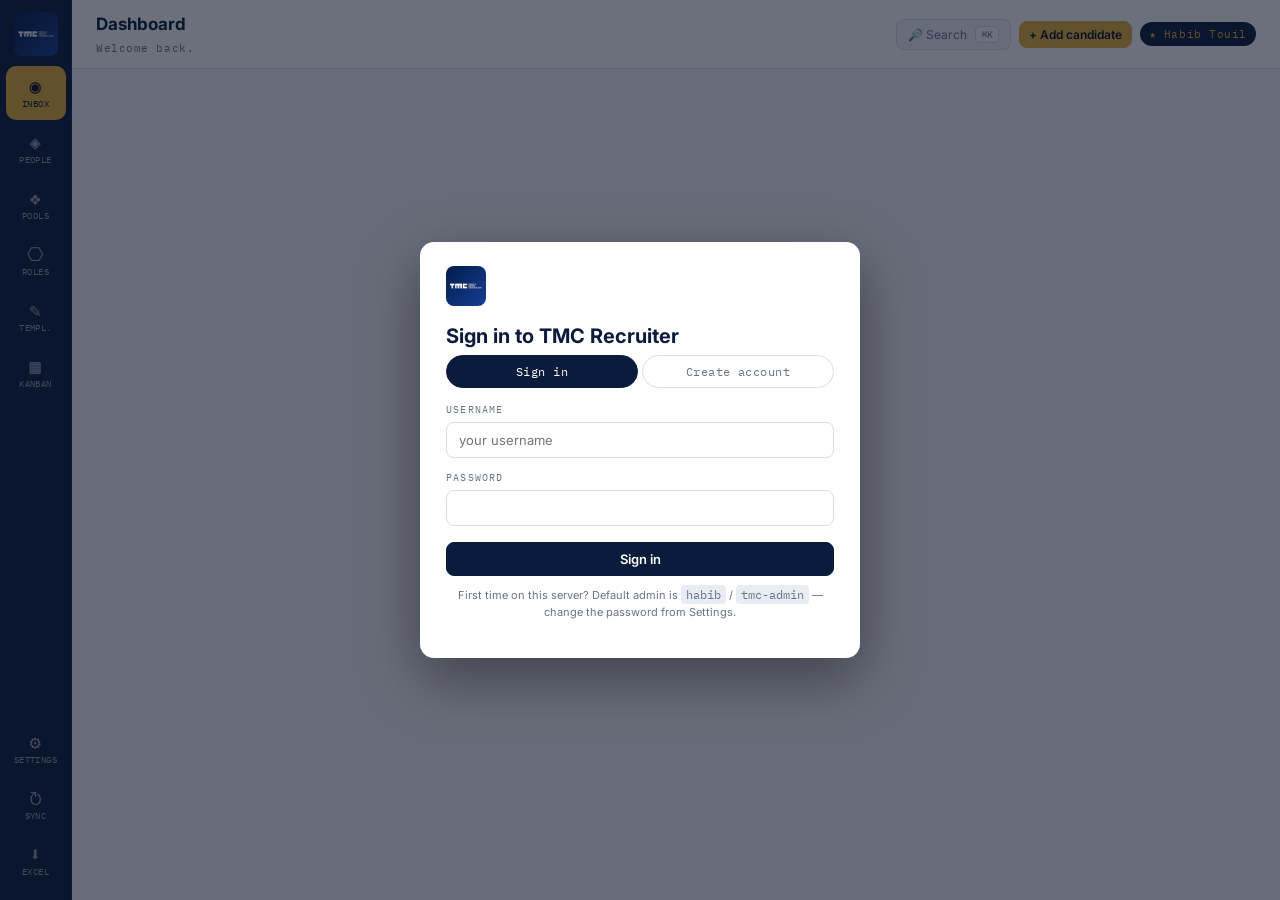
==== backend/static/index.html @ 1c049e6f "Initial commit: TMC Recruiter CRM FastAPI backend + Chrome extension + single-file dashboard.  Featu" ====
<!DOCTYPE html>
<html lang="en">
<head>
<meta charset="UTF-8">
<meta name="viewport" content="width=device-width, initial-scale=1.0">
<title>TMC · Recruiter Workspace — Habib Touil</title>
<link rel="icon" href="/tmc_logo.jpg">
<link rel="preconnect" href="https://fonts.googleapis.com">
<link rel="preconnect" href="https://fonts.gstatic.com" crossorigin>
<link href="https://fonts.googleapis.com/css2?family=Inter:wght@400;500;600;700;800&family=IBM+Plex+Mono:wght@400;500&display=swap" rel="stylesheet">
<style>
  :root {
    --tmc-navy: #0a1b3c; --tmc-navy-2: #122a55; --tmc-navy-3: #1a3a6b;
    --tmc-ink: #0a1226; --tmc-paper: #f5f6fa; --tmc-paper-2: #eaecf3;
    --tmc-paper-3: #dde1ec; --tmc-gold: #e4b53a; --tmc-gold-soft: #f6e3a6;
    --tmc-accent: #2563eb; --tmc-accent-soft: #dbeafe; --tmc-white: #ffffff;
    --mute: #6b7289; --mute-2: #9aa0b4; --line: #d9dde8;
    --ok: #0f7b3e; --ok-soft: #d1fae5;
    --warn: #b55a00; --warn-soft: #fef3c7;
    --bad: #a11d1d; --bad-soft: #fee2e2;
  }
  * { box-sizing: border-box; }
  body { margin: 0; font-family: 'Inter', -apple-system, sans-serif; background: var(--tmc-paper); color: var(--tmc-ink); font-size: 14px; line-height: 1.5; }
  a { color: var(--tmc-accent); text-decoration: none; }
  a:hover { text-decoration: underline; }
  input, textarea, select, button { font-family: inherit; }
  code { font-family: 'IBM Plex Mono', monospace; font-size: 12px; background: var(--tmc-paper-2); padding: 2px 5px; border-radius: 4px; }

  .app { display: grid; grid-template-columns: 72px minmax(0, 1fr); min-height: 100vh; }
  @media (max-width: 900px) { .app { grid-template-columns: 56px minmax(0, 1fr); } }

  /* ============ Left nav ============ */
  .nav { background: var(--tmc-navy); color: var(--tmc-paper); display: flex; flex-direction: column; align-items: center; padding: 12px 0; gap: 2px; border-right: 1px solid var(--tmc-navy-2); position: sticky; top: 0; height: 100vh; overflow-y: auto; overflow-x: hidden; }
  .nav::-webkit-scrollbar { width: 0; }
  .nav-logo { width: 44px; height: 44px; border-radius: 8px; object-fit: contain; margin-bottom: 8px; }
  .nav-item { width: 60px; min-height: 54px; display: flex; flex-direction: column; align-items: center; justify-content: center; border-radius: 10px; color: var(--mute-2); cursor: pointer; font-size: 9px; letter-spacing: 0.04em; gap: 3px; position: relative; text-transform: uppercase; font-family: 'IBM Plex Mono', monospace; border: none; background: transparent; padding: 4px 2px; text-align: center; line-height: 1.15; }
  .nav-item .nav-icon { font-size: 19px; line-height: 1; }
  .nav-item:hover { color: var(--tmc-white); background: var(--tmc-navy-2); }
  .nav-item.active { color: var(--tmc-ink); background: var(--tmc-gold); }
  .nav-item .nav-badge { position: absolute; top: 4px; right: 4px; background: var(--tmc-gold); color: var(--tmc-ink); font-size: 9px; font-weight: 700; border-radius: 8px; padding: 1px 5px; min-width: 16px; text-align: center; }
  .nav-item.active .nav-badge { background: var(--tmc-ink); color: var(--tmc-gold); }
  .nav-spacer { flex: 1; min-height: 12px; }
  @media (max-width: 900px) {
    .nav-logo { width: 36px; height: 36px; }
    .nav-item { width: 50px; min-height: 48px; font-size: 8px; }
    .nav-item .nav-icon { font-size: 17px; }
    .nav-item span:not(.nav-icon):not(.nav-badge) { display: none; }
  }

  /* ============ Main region ============ */
  .main { min-width: 0; display: flex; flex-direction: column; }
  .topbar { background: var(--tmc-white); border-bottom: 1px solid var(--line); padding: 12px 24px; display: flex; align-items: center; justify-content: space-between; position: sticky; top: 0; z-index: 50; gap: 16px; }
  .topbar h1 { font-size: 17px; font-weight: 700; margin: 0; color: var(--tmc-navy); }
  .topbar .sub { color: var(--mute); font-size: 11px; font-family: 'IBM Plex Mono', monospace; letter-spacing: 0.05em; margin-top: 2px; }
  .topbar-right { display: flex; align-items: center; gap: 8px; flex-wrap: wrap; justify-content: flex-end; }
  .search-trigger { display: flex; align-items: center; gap: 8px; background: var(--tmc-paper); border: 1px solid var(--line); padding: 6px 11px; border-radius: 8px; color: var(--mute); cursor: pointer; font-size: 12px; }
  .search-trigger kbd { font-family: 'IBM Plex Mono', monospace; background: var(--tmc-white); border: 1px solid var(--line); padding: 1px 5px; border-radius: 4px; font-size: 10px; }
  .owner-chip { background: var(--tmc-navy); color: var(--tmc-gold); padding: 4px 9px; border-radius: 999px; font-family: 'IBM Plex Mono', monospace; font-size: 11px; letter-spacing: 0.05em; white-space: nowrap; }
  @media (max-width: 700px) { .topbar { padding: 10px 14px; } .search-trigger span:not(kbd) { display: none; } }

  .view { padding: 20px 28px 48px 28px; max-width: 1400px; margin: 0 auto; width: 100%; }
  @media (max-width: 900px) { .view { padding: 14px 14px 40px 14px; } }

  /* ============ Buttons ============ */
  .btn { display: inline-flex; align-items: center; justify-content: center; gap: 6px; padding: 8px 13px; background: var(--tmc-white); color: var(--tmc-ink); border: 1px solid var(--line); border-radius: 8px; font-size: 13px; font-weight: 600; cursor: pointer; transition: all .12s; }
  .btn:hover { background: var(--tmc-paper-2); }
  .btn:disabled { opacity: .5; cursor: not-allowed; }
  .btn-primary { background: var(--tmc-navy); color: var(--tmc-white); border-color: var(--tmc-navy); }
  .btn-primary:hover { background: var(--tmc-navy-3); }
  .btn-gold { background: var(--tmc-gold); color: var(--tmc-ink); border-color: var(--tmc-gold); }
  .btn-gold:hover { background: var(--tmc-gold-soft); }
  .btn-ghost { background: transparent; border-color: var(--line); color: var(--tmc-ink); }
  .btn-ghost:hover { background: var(--tmc-paper-2); }
  .btn-danger { background: var(--bad-soft); color: var(--bad); border-color: var(--bad-soft); }
  .btn-sm { padding: 5px 9px; font-size: 12px; }

  /* ============ KPI / Cards ============ */
  .kpi-strip { display: grid; grid-template-columns: repeat(auto-fit, minmax(170px, 1fr)); gap: 12px; margin-bottom: 22px; }
  .kpi-strip.compact { margin-bottom: 14px; }
  .kpi-strip.compact .kpi { padding: 10px 12px; }
  .kpi-strip.compact .kpi-value { font-size: 20px; }

  /* ============ Inbox (home view) ============ */
  .inbox-wrap { display: grid; grid-template-columns: minmax(0, 2.3fr) minmax(220px, 1fr); gap: 14px; align-items: start; }
  @media (max-width: 960px) { .inbox-wrap { grid-template-columns: 1fr; } }
  .inbox-left { background: var(--tmc-white); border: 1px solid var(--line); border-radius: 12px; overflow: hidden; }
  .inbox-right { display: flex; flex-direction: column; gap: 14px; }
  .inbox-header { display: flex; justify-content: space-between; align-items: center; padding: 14px 16px; border-bottom: 1px solid var(--line); }
  .inbox-toolbar { display: flex; gap: 8px; padding: 10px 14px; border-bottom: 1px solid var(--line); align-items: center; flex-wrap: wrap; background: var(--tmc-paper); }
  .inbox-search { max-width: 340px; flex: 1; min-width: 200px; }
  .inbox-tabs { display: flex; gap: 4px; flex-wrap: wrap; }
  .inbox-tab { padding: 5px 11px; background: var(--tmc-white); border: 1px solid var(--line); border-radius: 999px; font-size: 11px; cursor: pointer; font-family: 'IBM Plex Mono', monospace; letter-spacing: .04em; color: var(--mute); transition: all .15s; }
  .inbox-tab:hover { border-color: var(--tmc-navy); color: var(--tmc-navy); }
  .inbox-tab.active { background: var(--tmc-navy); color: var(--tmc-white); border-color: var(--tmc-navy); }
  .inbox-list { max-height: 72vh; overflow-y: auto; }
  .inbox-row { display: flex; gap: 12px; padding: 12px 16px; border-bottom: 1px solid var(--line); cursor: pointer; position: relative; transition: background .1s; }
  .inbox-row:hover { background: var(--tmc-paper); }
  .inbox-row.unread { background: linear-gradient(90deg, rgba(212,175,55,.06), transparent 60%); }
  .inbox-row.unread .inbox-name { font-weight: 700; }
  .inbox-avatar { width: 40px; height: 40px; border-radius: 50%; background: var(--tmc-navy); color: var(--tmc-gold); font-weight: 700; font-size: 13px; display: flex; align-items: center; justify-content: center; flex-shrink: 0; font-family: 'IBM Plex Mono', monospace; }
  .inbox-body { flex: 1; min-width: 0; display: flex; flex-direction: column; gap: 3px; }
  .inbox-top { display: flex; justify-content: space-between; align-items: baseline; gap: 8px; }
  .inbox-name { font-weight: 600; font-size: 14px; color: var(--tmc-ink); overflow: hidden; text-overflow: ellipsis; white-space: nowrap; }
  .inbox-when { font-size: 11px; color: var(--mute); flex-shrink: 0; font-family: 'IBM Plex Mono', monospace; }
  .inbox-sub { font-size: 11px; color: var(--mute); overflow: hidden; text-overflow: ellipsis; white-space: nowrap; }
  .inbox-preview { font-size: 12.5px; color: var(--tmc-ink); line-height: 1.45; overflow: hidden; display: -webkit-box; -webkit-line-clamp: 2; -webkit-box-orient: vertical; }
  .inbox-tags { display: flex; gap: 5px; margin-top: 4px; flex-wrap: wrap; }
  .inbox-dot { position: absolute; top: 18px; right: 16px; width: 9px; height: 9px; background: var(--tmc-gold); border-radius: 50%; box-shadow: 0 0 0 3px rgba(212,175,55,.22); }
  
  .kpi { background: var(--tmc-white); padding: 13px 15px; border-radius: 10px; border: 1px solid var(--line); }
  .kpi-label { font-family: 'IBM Plex Mono', monospace; font-size: 10px; letter-spacing: .14em; text-transform: uppercase; color: var(--mute); margin-bottom: 5px; }
  .kpi-value { font-size: 24px; font-weight: 700; color: var(--tmc-navy); line-height: 1; }
  .kpi-value .unit { font-size: 13px; color: var(--mute); font-weight: 500; margin-left: 3px; }
  .kpi-sub { font-size: 11px; color: var(--mute); margin-top: 5px; }
  .kpi.accent { background: var(--tmc-navy); color: var(--tmc-white); border-color: var(--tmc-navy); }
  .kpi.accent .kpi-label { color: var(--tmc-gold); }
  .kpi.accent .kpi-value { color: var(--tmc-white); }
  .kpi.accent .kpi-sub { color: var(--mute-2); }

  .card { background: var(--tmc-white); border: 1px solid var(--line); border-radius: 12px; padding: 18px 20px; margin-bottom: 16px; }
  .card h2 { font-size: 15px; margin: 0 0 12px 0; color: var(--tmc-navy); display: flex; align-items: center; justify-content: space-between; gap: 8px; }
  .card h3 { font-family: 'IBM Plex Mono', monospace; font-size: 11px; text-transform: uppercase; letter-spacing: .14em; color: var(--mute); margin: 0 0 10px 0; }

  table { width: 100%; border-collapse: collapse; }
  th { text-align: left; font-size: 10px; letter-spacing: .12em; text-transform: uppercase; color: var(--mute); font-weight: 600; padding: 9px 12px; border-bottom: 1px solid var(--line); font-family: 'IBM Plex Mono', monospace; }
  td { padding: 10px 12px; border-bottom: 1px solid var(--line); font-size: 13px; vertical-align: top; }
  tr:hover td { background: var(--tmc-paper); }
  tr:last-child td { border-bottom: none; }

  .chip { display: inline-flex; align-items: center; gap: 5px; padding: 3px 9px; border-radius: 999px; font-size: 11px; font-family: 'IBM Plex Mono', monospace; letter-spacing: .05em; background: var(--tmc-paper-2); color: var(--tmc-ink); border: 1px solid transparent; }
  .chip-navy { background: var(--tmc-navy); color: var(--tmc-white); }
  .chip-gold { background: var(--tmc-gold); color: var(--tmc-ink); font-weight: 600; }
  .chip-ok { background: var(--ok-soft); color: var(--ok); }
  .chip-warn { background: var(--warn-soft); color: var(--warn); }
  .chip-bad { background: var(--bad-soft); color: var(--bad); }
  .chip-outline { background: transparent; border-color: var(--line); color: var(--mute); }

  .fit-pill { display: inline-flex; align-items: center; justify-content: center; width: 42px; height: 42px; border-radius: 50%; font-weight: 700; font-size: 13px; color: var(--tmc-white); background: var(--mute); flex-shrink: 0; }
  .fit-90 { background: #166534; } .fit-75 { background: #15803d; } .fit-60 { background: #a16207; } .fit-40 { background: #b45309; } .fit-0 { background: #991b1b; }

  .input, .textarea, select { width: 100%; padding: 9px 12px; border: 1px solid var(--line); border-radius: 8px; background: var(--tmc-white); font-size: 13px; color: var(--tmc-ink); outline: none; transition: border-color .15s; }
  .input:focus, .textarea:focus, select:focus { border-color: var(--tmc-navy); }
  .textarea { resize: vertical; min-height: 90px; font-family: inherit; line-height: 1.55; }
  .label { display: block; font-family: 'IBM Plex Mono', monospace; font-size: 10px; text-transform: uppercase; letter-spacing: .12em; color: var(--mute); margin-bottom: 5px; }
  .form-grid { display: grid; grid-template-columns: repeat(auto-fit, minmax(220px, 1fr)); gap: 12px; margin-bottom: 12px; }

  .split { display: grid; grid-template-columns: 380px 1fr; gap: 18px; align-items: flex-start; }
  .list-panel { background: var(--tmc-white); border: 1px solid var(--line); border-radius: 12px; overflow: hidden; display: flex; flex-direction: column; max-height: calc(100vh - 160px); position: sticky; top: 90px; }
  .list-panel .filters { padding: 10px 12px; border-bottom: 1px solid var(--line); display: flex; gap: 5px; flex-wrap: wrap; }
  .list-panel .search { padding: 10px 12px; border-bottom: 1px solid var(--line); display: flex; gap: 6px; }
  .list-panel .search input { flex: 1; padding: 8px 10px; border: 1px solid var(--line); border-radius: 6px; font-size: 13px; }
  .candidate-list { flex: 1; overflow-y: auto; }
  .candidate-item { padding: 11px 14px; border-bottom: 1px solid var(--line); cursor: pointer; transition: background .1s; }
  .candidate-item:hover { background: var(--tmc-paper); }
  .candidate-item.active { background: var(--tmc-navy); color: var(--tmc-white); }
  .candidate-item.active .ci-sub { color: var(--tmc-gold-soft); }
  .candidate-item.active .ci-meta { color: var(--tmc-gold); }
  .ci-top { display: flex; justify-content: space-between; align-items: center; gap: 6px; }
  .ci-name { font-weight: 600; font-size: 13px; }
  .ci-src { font-size: 9px; color: var(--mute-2); font-family: 'IBM Plex Mono', monospace; text-transform: uppercase; letter-spacing: .06em; }
  .ci-sub { font-size: 11px; color: var(--mute); overflow: hidden; text-overflow: ellipsis; white-space: nowrap; margin: 2px 0 3px; }
  .ci-meta { font-family: 'IBM Plex Mono', monospace; font-size: 9px; letter-spacing: .08em; color: var(--mute); display: flex; gap: 8px; text-transform: uppercase; flex-wrap: wrap; }

  .profile-card { background: linear-gradient(135deg, var(--tmc-navy) 0%, var(--tmc-navy-3) 100%); color: var(--tmc-white); padding: 20px 24px; border-radius: 14px; margin-bottom: 16px; }
  .profile-top { display: flex; justify-content: space-between; align-items: flex-start; gap: 14px; margin-bottom: 10px; flex-wrap: wrap; }
  .profile-name { font-size: 22px; font-weight: 700; margin: 0 0 3px 0; }
  .profile-name[contenteditable="true"] { outline: 1px dashed rgba(255,255,255,0.3); border-radius: 4px; padding: 0 4px; }
  .profile-headline { color: var(--tmc-gold-soft); font-size: 13px; margin-bottom: 6px; }
  .profile-chips { display: flex; flex-wrap: wrap; gap: 5px; margin-top: 5px; }
  .profile-chips .chip { background: rgba(255,255,255,0.10); color: var(--tmc-paper); border: 1px solid rgba(255,255,255,0.12); }
  .profile-chips .chip.chip-gold { background: var(--tmc-gold); color: var(--tmc-ink); border: none; }
  .profile-about { font-size: 12px; color: var(--tmc-paper-3); margin-top: 10px; padding-top: 10px; border-top: 1px solid rgba(255,255,255,0.1); line-height: 1.5; }
  .stage-select { padding: 7px 12px; border: 1px solid rgba(255,255,255,0.2); border-radius: 6px; background: rgba(255,255,255,0.08); font-family: 'IBM Plex Mono', monospace; font-size: 11px; letter-spacing: .08em; text-transform: uppercase; color: var(--tmc-white); cursor: pointer; min-width: 150px; }
  .stage-select option { color: var(--tmc-ink); }

  .msg { padding: 9px 12px; margin-bottom: 6px; border-radius: 10px; background: var(--tmc-paper-2); }
  .msg-recruiter { background: var(--tmc-navy); color: var(--tmc-white); margin-left: 32px; }
  .msg-candidate { margin-right: 32px; }
  .msg-sender { font-size: 10px; font-weight: 600; margin-bottom: 3px; opacity: .7; }
  .msg-body { font-size: 13px; white-space: pre-wrap; }

  .draft-box { background: var(--tmc-navy); color: var(--tmc-paper); border-radius: 12px; padding: 16px; margin-top: 10px; }
  .draft-box textarea { width: 100%; min-height: 110px; padding: 10px 12px; border-radius: 6px; background: var(--tmc-navy-2); color: var(--tmc-paper); border: 1px solid transparent; font-size: 13px; line-height: 1.55; resize: vertical; outline: none; }
  .draft-box textarea:focus { border-color: var(--tmc-gold); }
  .tone-row { display: flex; gap: 5px; margin-bottom: 9px; flex-wrap: wrap; }
  .tone-row .chip { cursor: pointer; background: transparent; border: 1px solid var(--tmc-navy-3); color: var(--tmc-paper); }
  .tone-row .chip.active { background: var(--tmc-gold); color: var(--tmc-ink); border-color: var(--tmc-gold); }
  .draft-actions { display: flex; gap: 6px; margin-top: 10px; flex-wrap: wrap; }

  .kanban { display: grid; grid-template-columns: repeat(auto-fit, minmax(220px, 1fr)); gap: 10px; }
  .kanban-col { background: var(--tmc-paper-2); border-radius: 12px; padding: 10px; min-height: 300px; }
  .kanban-card { position: relative; }
  .kc-remove { position: absolute; top: 4px; right: 4px; width: 20px; height: 20px; border-radius: 50%; border: none; background: rgba(0,0,0,0.08); color: var(--mute); font-weight: 700; cursor: pointer; line-height: 1; padding: 0; font-size: 14px; display: flex; align-items: center; justify-content: center; }
  .kc-remove:hover { background: var(--bad); color: var(--tmc-white); }
  .kanban-col.drag-over { background: var(--tmc-gold-soft); }
  .kanban-col h3 { margin: 0 0 8px 0; font-size: 10px; display: flex; justify-content: space-between; }
  .kanban-col h3 span.count { background: var(--tmc-navy); color: var(--tmc-white); padding: 1px 7px; border-radius: 10px; font-size: 10px; font-weight: 700; }
  .kanban-card { background: var(--tmc-white); padding: 9px 11px; border-radius: 8px; margin-bottom: 6px; cursor: grab; border: 1px solid var(--line); box-shadow: 0 1px 2px rgba(0,0,0,0.04); }
  .kanban-card:hover { border-color: var(--tmc-navy); }
  .kanban-card.dragging { opacity: .4; }
  .kanban-card .kc-name { font-weight: 600; font-size: 12px; margin-bottom: 2px; }
  .kanban-card .kc-sub { font-size: 10px; color: var(--mute); }

  .modal-bg { position: fixed; inset: 0; background: rgba(10,18,38,0.6); z-index: 900; display: flex; align-items: center; justify-content: center; padding: 20px; }
  .modal { background: var(--tmc-white); border-radius: 14px; padding: 24px 26px; max-width: 720px; width: 100%; max-height: 90vh; overflow-y: auto; box-shadow: 0 20px 60px rgba(0,0,0,.4); }
  .modal img.modal-logo { width: 40px; height: 40px; border-radius: 8px; margin-bottom: 10px; }
  .modal h2 { margin: 0 0 4px 0; color: var(--tmc-navy); font-size: 20px; }
  .modal p { color: var(--mute); margin-bottom: 14px; font-size: 13px; }
  .modal-actions { display: flex; gap: 8px; justify-content: flex-end; margin-top: 16px; }

  .toast { position: fixed; bottom: 24px; left: 50%; transform: translateX(-50%) translateY(20px); background: var(--tmc-navy); color: var(--tmc-white); padding: 10px 18px; border-radius: 8px; font-size: 13px; opacity: 0; transition: all .25s; z-index: 1200; box-shadow: 0 8px 24px rgba(0,0,0,.25); max-width: 80%; }
  .toast.visible { opacity: 1; transform: translateX(-50%) translateY(0); }
  .toast.error { background: var(--bad); }

  .empty { padding: 36px; text-align: center; color: var(--mute); font-size: 13px; }
  .empty img { width: 56px; opacity: .8; margin-bottom: 10px; border-radius: 10px; }
  .spinner { width: 14px; height: 14px; border: 2px solid var(--mute-2); border-top-color: var(--tmc-navy); border-radius: 50%; animation: spin .8s linear infinite; display: inline-block; }
  @keyframes spin { to { transform: rotate(360deg); } }

  .badge-risk { background: var(--bad-soft); color: var(--bad); padding: 2px 7px; border-radius: 4px; font-size: 10px; font-family: 'IBM Plex Mono', monospace; margin-right: 4px; display: inline-block; margin-top: 3px; }
  .badge-evidence { background: var(--ok-soft); color: var(--ok); padding: 2px 7px; border-radius: 4px; font-size: 11px; margin-right: 4px; display: inline-block; margin-top: 3px; }

  .label-interested { background: var(--ok-soft); color: var(--ok); }
  .label-maybe_later { background: var(--warn-soft); color: var(--warn); }
  .label-send_jd { background: var(--tmc-accent-soft); color: var(--tmc-accent); }
  .label-salary_mismatch, .label-location_mismatch, .label-not_interested, .label-no_longer_available { background: var(--bad-soft); color: var(--bad); }
  .label-needs_more_info { background: var(--warn-soft); color: var(--warn); }
  .label-refer_someone { background: var(--tmc-accent-soft); color: var(--tmc-accent); }
  .label-already_in_process, .label-other { background: var(--tmc-paper-2); color: var(--mute); }

  /* ============ Cmd+K palette ============ */
  .palette-bg { position: fixed; inset: 0; background: rgba(10,18,38,0.55); z-index: 1000; display: none; padding-top: 120px; justify-content: center; }
  .palette-bg.show { display: flex; }
  .palette { background: var(--tmc-white); border-radius: 12px; width: 640px; max-width: 94%; max-height: 70vh; overflow: hidden; box-shadow: 0 30px 80px rgba(0,0,0,.45); display: flex; flex-direction: column; }
  .palette input { border: 0; padding: 16px 20px; font-size: 15px; outline: none; border-bottom: 1px solid var(--line); }
  .palette-results { flex: 1; overflow-y: auto; }
  .palette-section { padding: 8px 12px; font-family: 'IBM Plex Mono', monospace; font-size: 10px; letter-spacing: .12em; color: var(--mute); text-transform: uppercase; background: var(--tmc-paper); }
  .palette-item { padding: 10px 16px; cursor: pointer; display: flex; align-items: center; justify-content: space-between; gap: 10px; border-bottom: 1px solid var(--tmc-paper-2); }
  .palette-item:hover, .palette-item.hl { background: var(--tmc-navy); color: var(--tmc-white); }
  .palette-item .pi-sub { font-size: 11px; color: var(--mute-2); }
  .palette-item:hover .pi-sub, .palette-item.hl .pi-sub { color: var(--tmc-gold-soft); }

  /* Onboarding */
  .onboard-step { padding: 16px 18px; background: var(--tmc-paper); border-radius: 10px; border: 1px solid var(--line); margin-bottom: 10px; display: flex; gap: 14px; align-items: flex-start; }
  .onboard-step.done { background: var(--ok-soft); border-color: var(--ok-soft); }
  .onboard-num { width: 28px; height: 28px; border-radius: 50%; background: var(--tmc-navy); color: var(--tmc-white); display: flex; align-items: center; justify-content: center; font-weight: 700; font-size: 12px; flex-shrink: 0; }
  .onboard-step.done .onboard-num { background: var(--ok); }

  /* Inline editable */
  [contenteditable="true"]:hover { background: var(--tmc-paper-2); border-radius: 4px; }
  [contenteditable="true"]:focus { outline: 2px solid var(--tmc-navy); background: var(--tmc-white); }

  .pill-tag { display: inline-flex; align-items: center; gap: 4px; padding: 3px 8px; border-radius: 999px; background: var(--tmc-accent-soft); color: var(--tmc-accent); font-size: 11px; margin-right: 4px; margin-top: 4px; }
  .pill-tag .x { cursor: pointer; font-weight: 700; color: var(--tmc-accent); opacity: .6; }
  .pill-tag .x:hover { opacity: 1; }

  .funnel-row { display: flex; align-items: center; gap: 12px; padding: 8px 0; border-bottom: 1px solid var(--line); }
  .funnel-row:last-child { border-bottom: none; }
  .funnel-label { width: 120px; font-family: 'IBM Plex Mono', monospace; font-size: 11px; text-transform: uppercase; color: var(--mute); letter-spacing: .08em; }
  .funnel-bar { flex: 1; height: 22px; background: var(--tmc-paper-2); border-radius: 6px; overflow: hidden; position: relative; }
  .funnel-fill { height: 100%; background: linear-gradient(90deg, var(--tmc-navy), var(--tmc-accent)); }
  .funnel-num { min-width: 80px; text-align: right; font-weight: 700; color: var(--tmc-navy); }
  .funnel-pct { min-width: 60px; text-align: right; color: var(--mute); font-size: 12px; }
</style>
</head>
<body>

<div class="app">
  <aside class="nav">
    <img src="/tmc_logo.jpg" alt="TMC" class="nav-logo" title="TMC · Recruiter Workspace">
    <button class="nav-item active" data-view="dashboard"><span class="nav-icon">◉</span>Inbox</button>
    <button class="nav-item" data-view="candidates"><span class="nav-icon">◈</span>People</button>
    <button class="nav-item" data-view="pools"><span class="nav-icon">❖</span>Pools</button>
    <button class="nav-item" data-view="roles"><span class="nav-icon">⎔</span>Roles<span class="nav-badge" id="nav-badge-roles" style="display:none;">0</span></button>
    <button class="nav-item" data-view="templates"><span class="nav-icon">✎</span>Templ.</button>
    <button class="nav-item" data-view="kanban"><span class="nav-icon">▦</span>Kanban</button>
    <div class="nav-spacer"></div>
    <button class="nav-item" id="navAdmin" data-view="admin" title="Admin dashboard" style="display:none;"><span class="nav-icon">⚑</span>Admin</button>
    <button class="nav-item" data-view="settings" title="Integrations + team"><span class="nav-icon">⚙</span>Settings</button>
    <button class="nav-item" id="refreshBtn" title="Refresh"><span class="nav-icon">↻</span>Sync</button>
    <button class="nav-item" id="exportBtn" title="Export Excel"><span class="nav-icon">⬇</span>Excel</button>
  </aside>

  <section class="main">
    <header class="topbar">
      <div>
        <h1 id="view-title">Dashboard</h1>
        <div class="sub" id="view-sub">Welcome back.</div>
      </div>
      <div class="topbar-right">
        <button class="search-trigger" id="paletteBtn" title="Global search">🔎 Search <kbd>⌘K</kbd></button>
        <button class="btn btn-gold btn-sm" id="quickAddBtn">+ Add candidate</button>
        <span class="owner-chip" id="userChip">★ Habib Touil</span>
        <button class="btn btn-ghost btn-sm" id="logoutBtn" title="Log out" style="display:none;">⤴</button>
      </div>
    </header>
    <div class="view" id="view-root"></div>
  </section>
</div>

<!-- Login / Sign-up screen -->
<div class="modal-bg" id="setupModal" style="display:none;">
  <div class="modal" style="max-width: 440px;">
    <img src="/tmc_logo.jpg" alt="TMC" class="modal-logo">
    <h2 id="authTitle">Sign in to TMC Recruiter</h2>

    <div id="authTabs" style="display:flex;gap:4px;margin-bottom:14px;">
      <button class="inbox-tab" id="tabLogin" style="flex:1;padding:8px;font-size:12px;">Sign in</button>
      <button class="inbox-tab" id="tabRegister" style="flex:1;padding:8px;font-size:12px;">Create account</button>
    </div>

    <div id="loginPane">
      <div class="form-grid">
        <div><label class="label">Username</label><input class="input" id="loginUser" placeholder="your username" autocomplete="username"></div>
        <div><label class="label">Password</label><input class="input" type="password" id="loginPass" placeholder="" autocomplete="current-password"></div>
      </div>
      <div class="modal-actions"><button class="btn btn-primary" id="loginBtn" style="width:100%;">Sign in</button></div>
      <p style="font-size:11px;color:var(--mute);text-align:center;margin-top:10px;">
        First time on this server? Default admin is <code>habib</code> / <code>tmc-admin</code> — change the password from Settings.
      </p>
    </div>

    <div id="registerPane" style="display:none;">
      <div class="form-grid">
        <div><label class="label">Username</label><input class="input" id="regUser" placeholder="jane.doe" autocomplete="username"></div>
        <div><label class="label">Display name</label><input class="input" id="regName" placeholder="Jane Doe"></div>
        <div><label class="label">Email</label><input class="input" id="regEmail" placeholder="jane@company.com"></div>
        <div><label class="label">Password</label><input class="input" type="password" id="regPass" autocomplete="new-password"></div>
      </div>
      <div class="modal-actions"><button class="btn btn-primary" id="regBtn" style="width:100%;">Create account</button></div>
      <p style="font-size:11px;color:var(--mute);text-align:center;margin-top:10px;">
        Some workspaces require an admin to approve new accounts — you'll see a message if that's the case.
      </p>
    </div>
  </div>
</div>

<div class="modal-bg" id="modalBg" style="display:none;"><div class="modal" id="modalBox"></div></div>

<div class="palette-bg" id="paletteBg">
  <div class="palette">
    <input id="paletteInput" placeholder="Search candidates, roles, pools, templates...">
    <div class="palette-results" id="paletteResults"></div>
  </div>
</div>

<div class="toast" id="toast"></div>

<script>
const API = "";
let SESSION_TOKEN = localStorage.getItem("tmc_session") || "";
let ME = null;
let STATE = {
  view: "dashboard",
  stats: null,
  candidates: [],
  currentCandidate: null,
  roles: [],
  currentRole: null,
  templates: [],
  replies: [],
  tasks: [],
  pools: [],
  campaigns: [],
  currentCampaign: null,
  settings: {},
  users: [],
  candidateFilter: { stage: "", q: "", location: "", skill: "", pool_id: "" },
};

/* ============ Auth + API ============ */
function showSetup() { document.getElementById("setupModal").style.display = "flex"; }
function hideSetup() { document.getElementById("setupModal").style.display = "none"; }

async function api(path, opts = {}) {
  const headers = { "Content-Type": "application/json", ...(opts.headers || {}) };
  if (SESSION_TOKEN) headers["X-Session-Token"] = SESSION_TOKEN;
  const res = await fetch(API + path, { ...opts, headers });
  if (res.status === 401) {
    localStorage.removeItem("tmc_session");
    SESSION_TOKEN = "";
    showSetup();
    throw new Error("Unauthorized");
  }
  if (!res.ok) {
    let msg = `HTTP ${res.status}`;
    try { const j = await res.json(); if (j.detail) msg = j.detail; } catch {}
    throw new Error(msg);
  }
  if (res.headers.get("content-type")?.includes("application/json")) return res.json();
  return res;
}

/* --- Auth tabs --- */
function showAuthTab(which) {
  const isLogin = which === "login";
  document.getElementById("loginPane").style.display = isLogin ? "block" : "none";
  document.getElementById("registerPane").style.display = isLogin ? "none" : "block";
  document.getElementById("tabLogin").classList.toggle("active", isLogin);
  document.getElementById("tabRegister").classList.toggle("active", !isLogin);
  document.getElementById("authTitle").textContent = isLogin ? "Sign in to TMC Recruiter" : "Create your account";
}
document.getElementById("tabLogin").addEventListener("click", () => showAuthTab("login"));
document.getElementById("tabRegister").addEventListener("click", () => showAuthTab("register"));
showAuthTab("login");

document.getElementById("loginBtn").addEventListener("click", async () => {
  const username = document.getElementById("loginUser").value.trim();
  const password = document.getElementById("loginPass").value;
  if (!username || !password) return toast("Username + password required", true);
  try {
    const res = await fetch(API + "/api/auth/login", {
      method: "POST",
      headers: { "Content-Type": "application/json" },
      body: JSON.stringify({ username, password }),
    });
    const data = await res.json().catch(() => ({}));
    if (!res.ok) return toast(data.detail || "Login failed", true);
    SESSION_TOKEN = data.token;
    localStorage.setItem("tmc_session", SESSION_TOKEN);
    ME = data.user;
    hideSetup();
    boot();
  } catch (e) { toast("Login failed: " + e.message, true); }
});

document.getElementById("regBtn").addEventListener("click", async () => {
  const username = document.getElementById("regUser").value.trim();
  const password = document.getElementById("regPass").value;
  const display_name = document.getElementById("regName").value.trim();
  const email = document.getElementById("regEmail").value.trim();
  if (!username || !password) return toast("Username + password required", true);
  try {
    const res = await fetch(API + "/api/auth/register", {
      method: "POST",
      headers: { "Content-Type": "application/json" },
      body: JSON.stringify({ username, password, display_name, email }),
    });
    const data = await res.json().catch(() => ({}));
    if (!res.ok) return toast(data.detail || "Sign-up failed", true);
    if (data.needs_approval) {
      toast("Account created — waiting for admin approval.", false);
      showAuthTab("login");
    } else {
      toast("Account created — signing in…");
      document.getElementById("loginUser").value = username;
      document.getElementById("loginPass").value = password;
      document.getElementById("loginBtn").click();
    }
  } catch (e) { toast("Sign-up failed: " + e.message, true); }
});

document.getElementById("logoutBtn").addEventListener("click", async () => {
  try { await api("/api/auth/logout", { method: "POST" }); } catch {}
  localStorage.removeItem("tmc_session");
  SESSION_TOKEN = ""; ME = null;
  location.reload();
});

function toast(msg, error = false) {
  const t = document.getElementById("toast");
  t.textContent = msg;
  t.className = "toast visible" + (error ? " error" : "");
  clearTimeout(window._tt);
  window._tt = setTimeout(() => t.classList.remove("visible"), 2600);
}

function esc(s) { if (s === null || s === undefined) return ""; return String(s).replace(/&/g,"&amp;").replace(/</g,"&lt;").replace(/>/g,"&gt;").replace(/"/g,"&quot;"); }
function fitClass(s) { if (s == null) return ""; if (s >= 90) return "fit-90"; if (s >= 75) return "fit-75"; if (s >= 60) return "fit-60"; if (s >= 40) return "fit-40"; return "fit-0"; }
function fmtDate(iso) { if (!iso) return ""; return new Date(iso).toLocaleDateString(undefined, { month: 'short', day: 'numeric' }); }
function fmtRelative(iso) {
  if (!iso) return "";
  const diff = (new Date(iso) - new Date()) / 86400000;
  if (diff > 1) return `in ${Math.round(diff)}d`;
  if (diff > 0) return "today";
  if (diff > -1) return "yesterday";
  const days = Math.round(-diff);
  if (days < 7) return `${days}d ago`;
  if (days < 31) return `${Math.round(days/7)}w ago`;
  if (days < 365) return `${Math.round(days/30)}mo ago`;
  return `${Math.round(days/365)}y ago`;
}

function fmtOverdue(iso) {
  if (!iso) return "";
  const diff = (new Date(iso) - new Date()) / 86400000;
  if (diff > 1) return `in ${Math.round(diff)}d`;
  if (diff > 0) return "today";
  if (diff > -1) return "yesterday";
  return `${Math.round(-diff)}d overdue`;
}

/* ============ Nav ============ */
document.querySelectorAll(".nav-item[data-view]").forEach(btn => {
  btn.addEventListener("click", () => switchView(btn.dataset.view));
});
document.getElementById("refreshBtn").addEventListener("click", boot);
document.getElementById("exportBtn").addEventListener("click", async () => {
  const headers = {};
  if (SESSION_TOKEN) headers["X-Session-Token"] = SESSION_TOKEN;
  const res = await fetch(API + "/api/export/conversations.xlsx", { headers });
  if (!res.ok) return toast("Export failed", true);
  const blob = await res.blob();
  const url = URL.createObjectURL(blob);
  const a = document.createElement("a"); a.href = url;
  a.download = `tmc_export_${new Date().toISOString().slice(0,10)}.xlsx`;
  a.click(); URL.revokeObjectURL(url);
  toast("Excel downloaded");
});
document.getElementById("quickAddBtn").addEventListener("click", openAddCandidateModal);
document.getElementById("paletteBtn").addEventListener("click", openPalette);

async function switchView(view) {
  // Deprecated views — redirect to Inbox (kept to avoid breaking stale onclick handlers)
  if (view === "replies" || view === "followups" || view === "campaigns") view = "dashboard";
  STATE.view = view;
  if (view !== "candidates") STATE.currentCandidate = null;
  if (view !== "roles") STATE.currentRole = null;
  if (view !== "campaigns") STATE.currentCampaign = null;
  document.querySelectorAll(".nav-item[data-view]").forEach(b => b.classList.toggle("active", b.dataset.view === view));
  const titles = {
    dashboard: ["Inbox", "All captured conversations. Sync via the Chrome extension."],
    candidates: ["People", "Search, filter, enrich, and track every candidate."],
    pools: ["Talent Pools", "Group candidates into reusable pools — by domain, role, seniority."],
    roles: ["Roles", "Paste a JD. We extract must-haves and outreach angles."],
    templates: ["Templates", "Reply building blocks — show up as suggestions in conversations."],
    kanban: ["Pipeline Kanban", "Only people you manually add. Drag between stages."],
    settings: ["Settings", "Your extension key, integrations, and workspace."],
    admin: ["Admin", "Manage users, see usage, approve pending signups."],
  };
  const [title, sub] = titles[view];
  document.getElementById("view-title").textContent = title;
  document.getElementById("view-sub").textContent = sub;
  await renderView();
}

function showModal(html, large = false) {
  document.getElementById("modalBox").innerHTML = html;
  document.getElementById("modalBg").style.display = "flex";
}
function hideModal() {
  document.getElementById("modalBg").style.display = "none";
  document.getElementById("modalBox").innerHTML = "";
}
document.getElementById("modalBg").addEventListener("click", e => { if (e.target.id === "modalBg") hideModal(); });

/* ============ Boot ============ */
async function boot() {
  if (!SESSION_TOKEN) { showSetup(); return; }
  try {
    const me = await api("/api/auth/me").catch(() => ({ user: null, all_users: [] }));
    ME = me.user; STATE.users = me.all_users || [];
    if (ME) {
      document.getElementById("userChip").textContent = "★ " + (ME.display_name || ME.username);
      document.getElementById("logoutBtn").style.display = "inline-flex";
      const navAdmin = document.getElementById("navAdmin");
      if (navAdmin) navAdmin.style.display = (ME.is_admin ? "flex" : "none");
    }

    const [stats, candidates, roles, templates, pools, settings] = await Promise.all([
      api("/api/stats"),
      api("/api/candidates"),
      api("/api/roles"),
      api("/api/templates"),
      api("/api/pools"),
      api("/api/settings"),
    ]);
    STATE.stats = stats; STATE.candidates = candidates; STATE.roles = roles;
    STATE.templates = templates; STATE.pools = pools; STATE.settings = settings;
    STATE.replies = []; STATE.tasks = []; STATE.campaigns = [];
    renderNavBadges();
    await renderView();
  } catch (e) {
    console.error(e);
    toast("Load failed: " + e.message, true);
  }
}

function renderNavBadges() {
  const setBadge = (id, n) => { const el = document.getElementById(id); if (!el) return; el.textContent = n; el.style.display = n ? "inline-block" : "none"; };
  setBadge("nav-badge-roles", (STATE.roles || []).filter(r => r.status === "open").length);
}

async function renderView() {
  const root = document.getElementById("view-root");
  if (!SESSION_TOKEN) { showSetup(); return; }
  switch (STATE.view) {
    case "dashboard":  return renderDashboard(root);
    case "candidates": return renderCandidatesView(root);
    case "pools":      return renderPoolsView(root);
    case "roles":      return renderRolesView(root);
    case "replies":    return renderRepliesView(root);
    case "followups":  return renderFollowupsView(root);
    case "campaigns":  return renderCampaignsView(root);
    case "templates":  return renderTemplatesView(root);
    case "kanban":     return renderKanbanView(root);
    case "settings":   return renderSettingsView(root);
    case "admin":      return renderAdminView(root);
  }
}

/* ============================================================
   VIEW: Dashboard — INBOX-first (WhatsApp/LinkedIn style)
   ============================================================ */
function renderDashboard(root) {
  const s = STATE.stats || {};
  const isFirstRun = (s.total_candidates || 0) === 0 && (s.open_roles || 0) === 0;

  if (isFirstRun) {
    root.innerHTML = renderOnboarding();
    wireOnboarding();
    return;
  }

  // Inbox = candidates with a last_message_at, newest first (already sorted by backend)
  const all = (STATE.candidates || []).slice();
  const inbox = all.filter(c => c.last_message_preview || c.conversation_count > 0);
  const filterMode = STATE.inboxFilter || "all";
  const q = (STATE.inboxQuery || "").toLowerCase().trim();

  let filtered = inbox;
  if (filterMode === "unread")   filtered = filtered.filter(c => !c.last_message_from_me);
  if (filterMode === "sent")     filtered = filtered.filter(c => c.last_message_from_me);
  if (filterMode === "interested") filtered = filtered.filter(c => (c.last_sentiment || "") === "interested");
  if (q) filtered = filtered.filter(c =>
    (c.full_name||"").toLowerCase().includes(q) ||
    (c.headline||"").toLowerCase().includes(q) ||
    (c.current_company||"").toLowerCase().includes(q) ||
    (c.last_message_preview||"").toLowerCase().includes(q)
  );

  const row = (c) => {
    const initials = ((c.full_name||"?").split(/\s+/).map(w=>w[0]||"").slice(0,2).join("")).toUpperCase();
    const when = c.last_message_at ? fmtRelative(c.last_message_at) : "";
    const prev = c.last_message_preview || "";
    const isPlaceholder = prev.indexOf("[No message preview yet") === 0;
    const prefix = (c.last_message_from_me && !isPlaceholder) ? '<span style="color:var(--mute);">You: </span>' : '';
    const unread = !c.last_message_from_me && !!prev && !isPlaceholder;
    const sentChip = c.last_sentiment ? `<span class="chip chip-${sentimentChipClass(c.last_sentiment)}" style="font-size:10px;">${esc(c.last_sentiment.replace("_"," "))}</span>` : "";
    const linkedinHref = (c.profile_url && c.profile_url.indexOf("http") === 0) ? c.profile_url : "";
    const openLiChip = isPlaceholder && linkedinHref
      ? `<a href="${esc(linkedinHref)}" target="_blank" rel="noopener" class="chip chip-outline" style="font-size:10px;text-decoration:none;" onclick="event.stopPropagation();">↗ Open on LinkedIn</a>`
      : "";
    const previewHtml = isPlaceholder
      ? `<div class="inbox-preview" style="color:var(--mute);font-style:italic;">No message body yet — open on LinkedIn to read.</div>`
      : `<div class="inbox-preview">${prefix}${esc(prev || "No messages yet — click to add outreach.")}</div>`;
    return `
      <div class="inbox-row ${unread ? 'unread' : ''}" data-id="${c.id}">
        <div class="inbox-avatar" aria-hidden="true">${esc(initials)}</div>
        <div class="inbox-body">
          <div class="inbox-top">
            <div class="inbox-name">${esc(c.full_name || "Unknown")}</div>
            <div class="inbox-when">${esc(when)}</div>
          </div>
          <div class="inbox-sub">${esc([c.current_title, c.current_company].filter(Boolean).join(" · ") || c.headline || "")}</div>
          ${previewHtml}
          <div class="inbox-tags">
            ${sentChip}
            ${c.stage ? `<span class="chip chip-outline" style="font-size:10px;">${esc(c.stage)}</span>` : ""}
            ${(c.source && c.source !== "manual") ? `<span class="chip chip-outline" style="font-size:10px;">${esc(c.source)}</span>` : ""}
            ${openLiChip}
          </div>
        </div>
        ${unread ? '<span class="inbox-dot" title="You have not replied yet"></span>' : ''}
      </div>`;
  };

  root.innerHTML = `
    <div class="kpi-strip compact">
      <div class="kpi accent">
        <div class="kpi-label">People</div>
        <div class="kpi-value">${s.total_candidates || 0}</div>
        <div class="kpi-sub">${s.total_conversations || 0} conversations</div>
      </div>
      <div class="kpi">
        <div class="kpi-label">Reply rate</div>
        <div class="kpi-value">${s.reply_rate_pct || 0}<span class="unit">%</span></div>
      </div>
      <div class="kpi">
        <div class="kpi-label">Interested</div>
        <div class="kpi-value" style="color: var(--ok);">${(s.sentiment_counts||{}).interested || 0}</div>
      </div>
      <div class="kpi">
        <div class="kpi-label">To triage</div>
        <div class="kpi-value" style="color: ${s.pending_triage ? 'var(--warn)' : 'var(--ok)'};">${s.pending_triage || 0}</div>
      </div>
      <div class="kpi">
        <div class="kpi-label">Follow-ups</div>
        <div class="kpi-value" style="color: ${s.overdue_tasks ? 'var(--bad)' : (s.pending_tasks ? 'var(--warn)' : 'var(--ok)')};">${s.pending_tasks || 0}</div>
        <div class="kpi-sub">${s.overdue_tasks || 0} overdue</div>
      </div>
    </div>

    <div class="inbox-wrap">
      <div class="inbox-left">
        <div class="inbox-header">
          <h2 style="margin:0;">Inbox <span style="color:var(--mute);font-weight:400;font-size:13px;">${filtered.length} of ${inbox.length}</span></h2>
          <div style="display:flex;gap:6px;flex-wrap:wrap;align-items:center;">
            <span id="analysisStatusChip" style="font-size:11px;color:var(--mute);"></span>
            <button class="btn btn-ghost btn-sm" id="rerunPendingBtn" title="Re-run brief + Apify for every conversation still pending">↻ Brief pending</button>
            <span style="font-size:11px;color:var(--mute);">Sync via Chrome extension →</span>
            <a class="btn btn-gold btn-sm" href="https://www.linkedin.com/messaging/" target="_blank" title="Open LinkedIn, then click Save current / Save last 5 / Sync ALL from the extension.">Open LinkedIn</a>
          </div>
        </div>
        <div class="inbox-toolbar">
          <input class="input inbox-search" placeholder="Search name, company, message..." id="inboxSearch" value="${esc(q)}">
          <div class="inbox-tabs">
            <button class="inbox-tab ${filterMode==='all'?'active':''}" data-filter="all">All</button>
            <button class="inbox-tab ${filterMode==='unread'?'active':''}" data-filter="unread">Needs reply</button>
            <button class="inbox-tab ${filterMode==='sent'?'active':''}" data-filter="sent">Sent</button>
            <button class="inbox-tab ${filterMode==='interested'?'active':''}" data-filter="interested">Interested</button>
          </div>
        </div>
        <div class="inbox-list">
          ${filtered.length ? filtered.map(row).join("") : `<div class="empty" style="padding:40px 20px;">No conversations match. Hit <strong>Sync LinkedIn</strong> to pull your latest DMs.</div>`}
        </div>
      </div>
      <div class="inbox-right">
        <div class="card">
          <h3 style="margin-top:0;">Quick actions</h3>
          <div style="display:flex;flex-direction:column;gap:6px;">
            <button class="btn btn-ghost" onclick="switchView('candidates')">All people →</button>
            <button class="btn btn-ghost" onclick="switchView('roles')">Open roles →</button>
            <button class="btn btn-ghost" onclick="switchView('pools')">Talent pools →</button>
            <button class="btn btn-ghost" onclick="switchView('templates')">Reply templates →</button>
            <button class="btn btn-ghost" onclick="switchView('kanban')">Pipeline board →</button>
          </div>
        </div>
        <div class="card">
          <h3 style="margin-top:0;">Pipeline</h3>
          <div style="display:flex;flex-direction:column;gap:6px;">
            ${["New","Engaged","Shortlisted","Sent","Replied","Follow-up Needed","Closed"].map(st => `
              <div style="display:flex;justify-content:space-between;align-items:center;padding:6px 10px;background:var(--tmc-paper-2);border-radius:6px;cursor:pointer;font-size:13px;" onclick="STATE.candidateFilter.stage='${esc(st)}';switchView('candidates')">
                <span>${esc(st)}</span>
                <strong>${(s.stage_counts||{})[st] || 0}</strong>
              </div>`).join("")}
          </div>
        </div>
      </div>
    </div>
  `;

  // Wire interactions
  document.querySelectorAll(".inbox-row").forEach(el => el.addEventListener("click", async () => {
    const id = parseInt(el.dataset.id);
    try { STATE.currentCandidate = await api(`/api/candidates/${id}`); } catch (e) { toast("Failed to open: " + e.message, true); return; }
    switchView("candidates");
  }));
  document.querySelectorAll(".inbox-tab").forEach(el => el.addEventListener("click", () => {
    STATE.inboxFilter = el.dataset.filter; renderDashboard(root);
  }));
  const srch = document.getElementById("inboxSearch");
  if (srch) {
    let to;
    srch.addEventListener("input", () => {
      clearTimeout(to);
      to = setTimeout(() => { STATE.inboxQuery = srch.value; renderDashboard(root); }, 150);
    });
  }
  const rerunBtn = document.getElementById("rerunPendingBtn");
  if (rerunBtn) rerunBtn.addEventListener("click", async () => {
    rerunBtn.disabled = true; const orig = rerunBtn.innerHTML;
    rerunBtn.innerHTML = "queuing…";
    try {
      const r = await api("/api/analysis/rerun_pending?limit=500", { method: "POST" });
      toast(`Queued ${r.queued || 0} conversations`);
      pollAnalysisStatus();
    } catch (e) { toast("Failed: " + e.message, true); }
    rerunBtn.disabled = false; rerunBtn.innerHTML = orig;
  });
  pollAnalysisStatus();
}

/* ============================================================
   Analysis-queue status chip
   ============================================================ */
let _statusPollTimer = null;
async function pollAnalysisStatus() {
  clearTimeout(_statusPollTimer);
  try {
    const s = await api("/api/analysis/status");
    const chip = document.getElementById("analysisStatusChip");
    if (!chip) return;
    const busy = (s.analyzing || 0) + (s.pending || 0) + (s.inflight || 0);
    if (busy > 0) {
      chip.innerHTML = `<span class="chip chip-warn" style="font-size:10px;">⏳ ${s.analyzing || 0} analyzing · ${s.pending || 0} pending</span>`;
      _statusPollTimer = setTimeout(pollAnalysisStatus, 4000);
    } else if (s.failed) {
      chip.innerHTML = `<span class="chip chip-bad" style="font-size:10px;">${s.failed} failed</span>`;
    } else {
      chip.innerHTML = "";
    }
  } catch (e) {}
}

function sentimentChipClass(s) {
  const map = { interested: "ok", maybe: "warn", not_interested: "bad", no_response: "outline", neutral: "outline" };
  return map[s] || "outline";
}

function renderOnboarding() {
  const checks = {
    extension: (ME && ME.has_api_key),
    role: STATE.roles.length > 0,
    candidate: STATE.candidates.length > 0,
    pool: STATE.pools.length > 0,
    apify: STATE.settings?.apify_api_key?.set || STATE.settings?.proxycurl_api_key?.set,
  };
  return `
    <div class="card" style="background: linear-gradient(135deg, var(--tmc-navy), var(--tmc-navy-3)); color: var(--tmc-white); border: none;">
      <h2 style="color: var(--tmc-gold);">Welcome, ${esc(ME?.display_name || 'Habib')} — let's set up your workspace</h2>
      <p style="color: var(--tmc-paper-3);">A few quick steps to unlock the full flow. You can skip any of them.</p>
    </div>
    <div class="onboard-step ${checks.extension ? 'done' : ''}">
      <div class="onboard-num">1</div>
      <div style="flex:1;">
        <div style="font-weight:600;">Connect the Chrome extension</div>
        <div style="font-size:12px;color:var(--mute);">Copy your personal key from Settings into the extension popup — then click "Save last 5" or "Save all" on LinkedIn messaging.</div>
      </div>
      <button class="btn ${checks.extension ? 'btn-ghost' : 'btn-primary'}" onclick="switchView('settings')">${checks.extension ? '✓ Key ready' : 'Show my key →'}</button>
    </div>
    <div class="onboard-step ${checks.role ? 'done' : ''}">
      <div class="onboard-num">2</div>
      <div style="flex:1;">
        <div style="font-weight:600;">Paste your first JD</div>
        <div style="font-size:12px;color:var(--mute);">Claude will extract must-haves, target companies, search keywords, and write the outreach angle.</div>
      </div>
      <button class="btn ${checks.role ? 'btn-ghost' : 'btn-primary'}" onclick="switchView('roles')">${checks.role ? '✓ Done' : 'Create role →'}</button>
    </div>
    <div class="onboard-step ${checks.pool ? 'done' : ''}">
      <div class="onboard-num">3</div>
      <div style="flex:1;">
        <div style="font-weight:600;">Create a talent pool</div>
        <div style="font-size:12px;color:var(--mute);">Group candidates by domain or role. Pools power campaigns.</div>
      </div>
      <button class="btn ${checks.pool ? 'btn-ghost' : 'btn-primary'}" onclick="switchView('pools')">${checks.pool ? '✓ Done' : 'Create pool →'}</button>
    </div>
    <div class="onboard-step ${checks.apify ? 'done' : ''}">
      <div class="onboard-num">4</div>
      <div style="flex:1;">
        <div style="font-weight:600;">Hook up Apify (optional)</div>
        <div style="font-size:12px;color:var(--mute);">So saved conversations are auto-enriched with LinkedIn profile data.</div>
      </div>
      <button class="btn ${checks.apify ? 'btn-ghost' : 'btn-primary'}" onclick="switchView('settings')">${checks.apify ? '✓ Done' : 'Add key →'}</button>
    </div>
  `;
}
function wireOnboarding() {}

window.markTaskDone = async function(id) {
  try {
    await api(`/api/tasks/${id}`, { method: "PATCH", body: JSON.stringify({ status: "done" }) });
    toast("Task done");
    await boot();
  } catch (e) { toast("Failed: " + e.message, true); }
};
window.detectStaleNow = async function() {
  try {
    const res = await api("/api/metrics/stale/detect?days=14", { method: "POST" });
    toast(`Found ${res.stale_candidates} stale · ${res.tasks_created} new tasks`);
    await boot();
  } catch (e) { toast("Failed: " + e.message, true); }
};
window.testApify = async function() {
  const out = document.getElementById("apifyTestOut");
  const url = (document.getElementById("apifyTestUrl") || {}).value || "https://www.linkedin.com/in/williamhgates/";
  if (!STATE.settings?.apify_api_key?.set) { if (out) out.innerHTML = '<span style="color:var(--bad);">Add an Apify API token first, then click Save.</span>'; return; }
  if (out) out.innerHTML = '<span class="spinner"></span> Running actor (this may take 30-120s)...';
  try {
    const res = await api("/api/candidates/enrich", { method: "POST", body: JSON.stringify({ linkedin_url: url, save: false }) });
    const p = res.profile || res || {};
    if (out) out.innerHTML = `<div class="chip chip-ok">OK</div> <strong>${esc(p.full_name||'')}</strong>
      <div style="color:var(--mute);font-size:11px;margin-top:4px;">${esc(p.headline||'')} · ${esc([p.current_title,p.current_company].filter(Boolean).join(' · '))} · ${esc(p.location||'')}</div>`;
  } catch (e) { if (out) out.innerHTML = '<span style="color:var(--bad);">Failed: ' + esc(e.message) + '</span>'; }
};

window.purgeData = async function() {
  if (!confirm("This will WIPE EVERYTHING (candidates, conversations, roles…). Users and API keys are preserved. Continue?")) return;
  const again = prompt('Type DELETE to confirm wiping all candidates and conversations:');
  if (again !== "DELETE") { toast("Cancelled", true); return; }
  try {
    const res = await api("/api/admin/purge", { method: "POST", body: JSON.stringify({ confirm: "DELETE" }) });
    toast(`Done. Remaining: ${res.remaining_candidates} candidates, ${res.remaining_conversations} conversations.`);
    await boot();
    switchView("dashboard");
  } catch (e) { toast("Purge failed: " + e.message, true); }
};

/* ============================================================
   VIEW: Candidates (with rich filter + candidate detail)
   ============================================================ */
async function renderCandidatesView(root) {
  const cands = STATE.candidates;
  const sc = (STATE.stats && STATE.stats.stage_counts) || {};
  const f = STATE.candidateFilter;

  const filtered = cands.filter(c => {
    if (f.stage && (c.stage || "New") !== f.stage) return false;
    if (f.location && !(c.location||"").toLowerCase().includes(f.location.toLowerCase())) return false;
    if (f.skill && !JSON.stringify(c.skills||[]).toLowerCase().includes(f.skill.toLowerCase())) return false;
    if (f.pool_id && !(c.pool_ids||[]).includes(parseInt(f.pool_id))) return false;
    if (f.q) {
      const q = f.q.toLowerCase();
      const blob = [c.full_name, c.current_company, c.current_title, c.headline, c.email, ...(c.skills||[])].filter(Boolean).join(" ").toLowerCase();
      if (!blob.includes(q)) return false;
    }
    return true;
  });

  const stages = ["", "New", "Engaged", "Shortlisted", "Sent", "Replied", "Follow-up Needed", "Closed"];

  root.innerHTML = `
    <div class="split">
      <div class="list-panel">
        <div class="search">
          <input id="candSearch" placeholder="Name, company, skill, title..." value="${esc(f.q)}">
          <button class="btn btn-sm btn-gold" onclick="openAddCandidateModal()">+</button>
        </div>
        <div class="filters">
          ${stages.map(s => `<button class="chip ${f.stage === s ? 'chip-navy' : 'chip-outline'}" data-stage="${esc(s)}">${esc(s || 'All')} <span style="opacity:.7;">${s ? (sc[s]||0) : cands.length}</span></button>`).join("")}
        </div>
        <div class="filters" style="padding-top:0;">
          <input class="input" style="flex:1;min-width:100px;font-size:12px;padding:5px 8px;" placeholder="Location" id="filtLoc" value="${esc(f.location)}">
          <input class="input" style="flex:1;min-width:100px;font-size:12px;padding:5px 8px;" placeholder="Skill" id="filtSkill" value="${esc(f.skill)}">
          <select class="input" style="flex:1;min-width:100px;font-size:12px;padding:5px 8px;" id="filtPool">
            <option value="">All pools</option>
            ${STATE.pools.map(p => `<option value="${p.id}" ${f.pool_id == p.id ? 'selected' : ''}>${esc(p.name)} (${p.count})</option>`).join("")}
          </select>
        </div>
        <div class="candidate-list" id="candListPanel">
          ${filtered.length ? filtered.map(c => `
            <div class="candidate-item ${STATE.currentCandidate && STATE.currentCandidate.id === c.id ? 'active' : ''}" data-id="${c.id}">
              <div class="ci-top">
                <div class="ci-name">${esc(c.full_name)}</div>
                <span class="ci-src">${esc(c.source || 'manual')}</span>
              </div>
              <div class="ci-sub">${esc([c.current_title, c.current_company].filter(Boolean).join(" · ") || c.headline || '')}</div>
              <div class="ci-meta"><span>${esc(c.stage || 'New')}</span>${c.location ? `<span>📍 ${esc(c.location)}</span>` : ''}<span>${c.conversation_count} msg</span></div>
              ${(c.skills||[]).length ? `<div style="margin-top:5px;">${(c.skills||[]).slice(0,3).map(s => `<span class="chip" style="font-size:9px;padding:1px 6px;">${esc(s)}</span>`).join(" ")}</div>` : ''}
            </div>`).join("") : `<div class="empty">No candidates match.<br><button class="btn btn-sm btn-primary" onclick="openAddCandidateModal()" style="margin-top:10px;">+ Add candidate</button></div>`}
        </div>
      </div>
      <div id="candDetail">${renderCandidateDetail(STATE.currentCandidate)}</div>
    </div>
  `;

  document.getElementById("candSearch").addEventListener("input", e => {
    STATE.candidateFilter.q = e.target.value;
    clearTimeout(window._cs); window._cs = setTimeout(() => renderCandidatesView(root), 150);
  });
  document.getElementById("filtLoc").addEventListener("input", e => {
    STATE.candidateFilter.location = e.target.value;
    clearTimeout(window._cs); window._cs = setTimeout(() => renderCandidatesView(root), 200);
  });
  document.getElementById("filtSkill").addEventListener("input", e => {
    STATE.candidateFilter.skill = e.target.value;
    clearTimeout(window._cs); window._cs = setTimeout(() => renderCandidatesView(root), 200);
  });
  document.getElementById("filtPool").addEventListener("change", e => {
    STATE.candidateFilter.pool_id = e.target.value; renderCandidatesView(root);
  });
  document.querySelectorAll(".list-panel .filters .chip[data-stage]").forEach(el => el.addEventListener("click", () => { STATE.candidateFilter.stage = el.dataset.stage; renderCandidatesView(root); }));
  document.querySelectorAll("#candListPanel .candidate-item").forEach(el => el.addEventListener("click", async () => {
    const id = parseInt(el.dataset.id);
    STATE.currentCandidate = await api(`/api/candidates/${id}`);
    renderCandidatesView(root);
  }));
  if (STATE.currentCandidate) wireCandidateDetail(STATE.currentCandidate);
}

function renderCandidateDetail(c) {
  if (!c) return `<div class="card empty"><img src="/tmc_logo.jpg"><div>Pick a candidate on the left, or <button class="btn btn-sm btn-primary" onclick="openAddCandidateModal()">+ Add a new one</button></div></div>`;
  const headline = [c.current_title, c.current_company].filter(Boolean).join(" at ") || c.headline || "";
  const chips = [];
  if (c.current_company) chips.push(`<span class="chip chip-gold">${esc(c.current_company)}</span>`);
  if (c.current_title) chips.push(`<span class="chip">${esc(c.current_title)}</span>`);
  if (c.location) chips.push(`<span class="chip">📍 ${esc(c.location)}</span>`);
  if (c.years_experience) chips.push(`<span class="chip">${c.years_experience}y exp</span>`);
  if (c.visa_status) chips.push(`<span class="chip">🛂 ${esc(c.visa_status)}</span>`);
  if (c.open_to_relocation) chips.push(`<span class="chip">✈️ relocation ok</span>`);
  if (c.salary_expectation) chips.push(`<span class="chip">💰 ${esc(c.salary_expectation)}</span>`);
  if (c.email) chips.push(`<span class="chip">✉️ ${esc(c.email)}</span>`);

  const profileLink = (c.profile_url && c.profile_url.startsWith("http")) ? `<a href="${esc(c.profile_url)}" target="_blank" rel="noopener" style="color:var(--tmc-gold);font-family:'IBM Plex Mono',monospace;font-size:11px;text-transform:uppercase;letter-spacing:.08em;">Open LinkedIn profile ↗</a>` : '';
  const enrichNudge = !c.about && !c.current_company && c.profile_url ? `
    <div class="card" style="background:var(--warn-soft);border-color:var(--warn-soft);">
      <div style="display:flex;justify-content:space-between;align-items:center;gap:10px;flex-wrap:wrap;">
        <div><div style="font-weight:600;color:var(--warn);">Profile info is thin</div>
        <div style="font-size:12px;">Enrich from LinkedIn, or open the profile manually.</div></div>
        <div style="display:flex;gap:6px;">
          <button class="btn btn-gold" onclick="enrichCandidate(${c.id})">✨ Enrich via Apify</button>
          <a class="btn btn-ghost" href="${esc(c.profile_url)}" target="_blank" rel="noopener">Open LinkedIn ↗</a>
        </div>
      </div>
    </div>` : '';

  return `
    <div class="profile-card">
      <div class="profile-top">
        <div style="min-width:0;flex:1;">
          <h1 class="profile-name" contenteditable="true" data-field="full_name">${esc(c.full_name)}</h1>
          <div class="profile-headline">${esc(headline)}</div>
          <div class="profile-chips">${chips.join("")}</div>
          ${(c.tags||[]).length || (c.skills||[]).length ? `<div style="margin-top:8px;">
            ${(c.tags||[]).map(t => `<span class="pill-tag">${esc(t)}</span>`).join("")}
            ${(c.skills||[]).slice(0,8).map(s => `<span class="chip chip-gold" style="opacity:.85;">${esc(s)}</span>`).join(" ")}
          </div>` : ''}
        </div>
        <div style="display:flex;flex-direction:column;gap:6px;align-items:flex-end;">
          <select class="stage-select" id="stageSelect">
            ${["New","Engaged","Shortlisted","Sent","Replied","Follow-up Needed","Closed"].map(s => `<option ${s === (c.stage || 'New') ? 'selected' : ''}>${esc(s)}</option>`).join("")}
          </select>
          <div style="display:flex;gap:5px;flex-wrap:wrap;justify-content:flex-end;">
            <button class="btn btn-sm btn-gold" id="briefBtn">✨ AI brief</button>
            <button class="btn btn-sm btn-ghost" id="editCandBtn" style="background:rgba(255,255,255,0.1);color:var(--tmc-paper);border-color:rgba(255,255,255,0.15);">Edit</button>
            <button class="btn btn-sm btn-ghost" id="pushAtsBtn" style="background:rgba(255,255,255,0.1);color:var(--tmc-paper);border-color:rgba(255,255,255,0.15);">→ ATS</button>
          </div>
        </div>
      </div>
      ${c.about ? `<div class="profile-about">${esc(c.about)}</div>` : ''}
      ${profileLink ? `<div style="margin-top:10px;">${profileLink}</div>` : ''}
    </div>
    <div id="briefHolder"></div>
    ${enrichNudge}
    ${(c.pools||[]).length ? `<div class="card"><h3>Pools</h3>${c.pools.map(p => `<span class="chip chip-navy" style="background:${p.color};margin-right:5px;">${esc(p.name)}</span>`).join(" ")}<button class="btn btn-sm btn-ghost" onclick="openPoolPickerForCand(${c.id})" style="margin-left:8px;">Manage</button></div>` : `<div class="card" style="display:flex;justify-content:space-between;align-items:center;"><span style="color:var(--mute);font-size:12px;">Not in any pool yet.</span><button class="btn btn-sm btn-ghost" onclick="openPoolPickerForCand(${c.id})">+ Add to pool</button></div>`}
    ${c.matches && c.matches.length ? `
      <div class="card">
        <h2>Role fit</h2>
        ${c.matches.map(m => `
          <div style="display:flex;gap:12px;align-items:flex-start;padding:10px 0;border-top:1px solid var(--line);">
            <div class="fit-pill ${fitClass(m.fit_score)}">${m.fit_score ?? '—'}</div>
            <div style="flex:1;min-width:0;">
              <div style="font-weight:600;">${esc(m.role_title)} ${m.role_company ? `<span style="color:var(--mute);font-weight:400;">· ${esc(m.role_company)}</span>` : ''}</div>
              <div style="font-size:12px;margin:3px 0;">${esc(m.fit_reason)}</div>
              ${(m.fit_bullets||[]).map(b => `<span class="badge-evidence">${esc(b)}</span>`).join("")}
              ${(m.risk_flags||[]).map(r => `<span class="badge-risk">${esc(r)}</span>`).join("")}
            </div>
          </div>`).join("")}
      </div>` : ''}
    ${c.conversations.length ? c.conversations.map(conv => renderConversationBlock(conv, c)).join("") : `<div class="card"><div class="empty">No captured conversations yet. Save one from LinkedIn, or add manually via <strong>Edit</strong>.</div></div>`}
    <div class="card">
      <h3>Private notes</h3>
      <textarea class="textarea" id="notesArea" placeholder="Your private notes about ${esc(c.full_name)}...">${esc(c.notes || "")}</textarea>
    </div>
    <div style="display:flex;gap:8px;margin-bottom:12px;flex-wrap:wrap;">
      ${STATE.roles.length ? `
        <select id="scoreRoleSelect" class="input" style="max-width:260px;">
          ${STATE.roles.map(r => `<option value="${r.id}">${esc(r.title)}${r.company ? ' · ' + esc(r.company) : ''}</option>`).join("")}
        </select>
        <button class="btn btn-primary" id="scoreCandBtn">Score for this role</button>` : `<div style="font-size:12px;color:var(--mute);">Create a role first to score this candidate against it.</div>`}
    </div>
  `;
}

function renderConversationBlock(conv, c) {
  const latestDraft = conv.drafts && conv.drafts.length ? conv.drafts[conv.drafts.length - 1] : null;
  const analyzed = !!conv.analyzed_at;
  const pickedPoolId = conv.pool_id || conv.suggested_pool_id || "";
  const pickedRoleId = conv.role_id || conv.suggested_role_id || "";
  const poolIsSuggestion = !conv.pool_id && conv.suggested_pool_id;
  const roleIsSuggestion = !conv.role_id && conv.suggested_role_id;

  const poolOptions = `<option value="">(no pool)</option>` +
    (STATE.pools || []).map(p => `<option value="${p.id}" ${String(p.id) === String(pickedPoolId) ? 'selected' : ''}>${esc(p.name)}</option>`).join("");
  const roleOptions = `<option value="">(no role)</option>` +
    (STATE.roles || []).map(r => `<option value="${r.id}" ${String(r.id) === String(pickedRoleId) ? 'selected' : ''}>${esc(r.title)}${r.company ? ' · ' + esc(r.company) : ''}</option>`).join("");

  // Show up to 3 template quick-suggestions
  const suggestTmpls = (STATE.templates || []).slice(0, 3);

  // Analysis status badge (pending / analyzing / done / failed)
  const analysisStatus = (conv.analysis_status || (analyzed ? 'done' : 'pending')).toLowerCase();
  const statusBadge = (() => {
    if (analysisStatus === 'analyzing') return `<span class="chip chip-warn" style="margin-left:6px;">⏳ analyzing…</span>`;
    if (analysisStatus === 'pending')   return `<span class="chip chip-outline" style="margin-left:6px;">queued for brief</span>`;
    if (analysisStatus === 'failed')    return `<span class="chip chip-bad" style="margin-left:6px;" title="${esc(conv.analysis_error||'')}">! analysis failed</span>`;
    return '';
  })();

  return `
    <div class="card" data-conv-id="${conv.id}">
      <h3 style="display:flex;justify-content:space-between;align-items:center;gap:8px;flex-wrap:wrap;">
        <span>Conversation · ${fmtDate(conv.captured_at)} · ${conv.message_count} messages ${conv.source ? `<span class="chip chip-outline" style="margin-left:6px;">${esc(conv.source)}</span>` : ''}${statusBadge}</span>
        <button class="btn btn-sm btn-gold conv-analyze" title="Re-run AI: person brief + conversation brief + pool/role suggestions">${analyzed ? '↻ Re-brief' : '✨ Brief this'}</button>
      </h3>

      ${conv.summary ? `<div style="padding:10px 12px;background:var(--tmc-paper-2);border-left:3px solid var(--tmc-gold);border-radius:0 8px 8px 0;margin-bottom:10px;">
        <div style="font-size:11px;color:var(--mute);text-transform:uppercase;letter-spacing:.08em;margin-bottom:4px;">Conversation brief</div>
        <div style="font-size:13px;">${esc(conv.summary)}</div>
        ${conv.sentiment ? `<span class="chip chip-navy" style="margin-top:6px;">${esc(conv.sentiment.replace('_',' '))}</span>` : ''}
      </div>` : ''}

      ${conv.person_brief ? `<div style="padding:10px 12px;background:var(--tmc-paper-2);border-left:3px solid var(--tmc-navy);border-radius:0 8px 8px 0;margin-bottom:10px;">
        <div style="font-size:11px;color:var(--mute);text-transform:uppercase;letter-spacing:.08em;margin-bottom:4px;">About the person</div>
        <div style="font-size:13px;">${esc(conv.person_brief)}</div>
      </div>` : ''}

      <div style="display:grid;grid-template-columns:1fr 1fr;gap:10px;margin-bottom:10px;">
        <div>
          <label class="label" style="display:flex;align-items:center;gap:6px;">Pool ${poolIsSuggestion ? '<span class="chip chip-warn" style="font-size:9px;">suggested</span>' : ''}</label>
          <select class="input conv-pool-sel">${poolOptions}</select>
        </div>
        <div>
          <label class="label" style="display:flex;align-items:center;gap:6px;">Role ${roleIsSuggestion ? '<span class="chip chip-warn" style="font-size:9px;">suggested</span>' : ''}</label>
          <select class="input conv-role-sel">${roleOptions}</select>
        </div>
      </div>

      <div style="margin-bottom:10px;">
        ${conv.messages.map(m => { const fromRec = (m.from_me !== undefined ? m.from_me : (m.sender || "").toLowerCase() === "you"); const when = m.timestamp ? fmtRelative(m.timestamp) : ""; return `<div class="msg ${fromRec ? 'msg-recruiter' : 'msg-candidate'}"><div class="msg-sender">${esc(m.sender)}${when ? ` <span style="font-weight:400;color:var(--mute);font-size:10px;margin-left:6px;">· ${esc(when)}</span>` : ''}</div><div class="msg-body">${esc(m.body)}</div></div>`; }).join("")}
      </div>
      <div class="draft-box">
        <strong style="font-family:'IBM Plex Mono',monospace;font-size:10px;letter-spacing:.12em;text-transform:uppercase;color:var(--tmc-gold);">Reply</strong>
        <div class="tone-row" style="margin-top:8px;">
          <button class="chip active" data-tone="professional">Professional</button>
          <button class="chip" data-tone="friendly">Friendly</button>
          <button class="chip" data-tone="brief and direct">Brief</button>
        </div>
        ${suggestTmpls.length ? `<div style="display:flex;gap:6px;flex-wrap:wrap;margin-top:6px;">
          <span style="font-size:10px;color:var(--mute);text-transform:uppercase;letter-spacing:.08em;align-self:center;">Template:</span>
          ${suggestTmpls.map(t => `<button class="chip chip-outline conv-tmpl-quick" data-tmpl-id="${t.id}" title="Use '${esc(t.name)}' to draft">${esc(t.name)}</button>`).join("")}
          <button class="chip chip-outline conv-tmpl-more" title="More templates…">More…</button>
        </div>` : ''}
        <textarea class="draft-textarea" placeholder="Click 'Generate' for an AI reply, or type your own.">${esc(latestDraft ? latestDraft.draft_text : '')}</textarea>
        <div class="draft-actions">
          <button class="btn btn-gold draft-generate">Generate</button>
          <button class="btn draft-copy">Copy</button>
          <button class="btn btn-ghost draft-approve" ${latestDraft && latestDraft.approved ? 'disabled' : ''}>${latestDraft && latestDraft.approved ? '✓ Approved' : 'Approve'}</button>
        </div>
      </div>
    </div>
  `;
}

function wireCandidateDetail(c) {
  const detail = document.getElementById("candDetail");
  if (!detail) return;

  detail.querySelector("#stageSelect").addEventListener("change", async e => {
    await api(`/api/candidates/${c.id}`, { method: "PATCH", body: JSON.stringify({ stage: e.target.value }) });
    toast("Stage updated"); await boot();
  });

  // Inline edit on full name
  const nameEl = detail.querySelector(".profile-name");
  nameEl.addEventListener("blur", async () => {
    const newVal = nameEl.textContent.trim();
    if (!newVal || newVal === c.full_name) return;
    await api(`/api/candidates/${c.id}`, { method: "PATCH", body: JSON.stringify({ full_name: newVal }) });
    toast("Name updated");
  });

  const notesArea = detail.querySelector("#notesArea");
  if (notesArea) {
    let t; notesArea.addEventListener("input", e => { clearTimeout(t); t = setTimeout(async () => { await api(`/api/candidates/${c.id}`, { method: "PATCH", body: JSON.stringify({ notes: e.target.value }) }); toast("Notes saved"); }, 800); });
  }

  const briefBtn = detail.querySelector("#briefBtn");
  briefBtn.addEventListener("click", async () => {
    briefBtn.disabled = true; briefBtn.innerHTML = '<span class="spinner"></span> Writing...';
    try {
      const b = await api(`/api/candidates/${c.id}/brief`, { method: "POST" });
      const holder = detail.querySelector("#briefHolder");
      holder.innerHTML = `
        <div class="card">
          <h2>AI Brief for Hiring Manager <button class="btn btn-sm btn-ghost" onclick="navigator.clipboard.writeText(this.parentNode.parentNode.querySelector('.brief-intro').textContent);toast('Copied')">Copy intro</button></h2>
          <div class="brief-intro" style="font-size:14px;line-height:1.6;padding:12px;background:var(--tmc-paper-2);border-left:3px solid var(--tmc-gold);border-radius:0 8px 8px 0;margin-bottom:12px;">${esc(b.intro || '')}</div>
          <div style="display:grid;grid-template-columns:1fr 1fr;gap:12px;">
            <div><h3>Strengths</h3>${(b.strengths||[]).map(x => `<div style="font-size:12px;margin-bottom:4px;">✓ ${esc(x)}</div>`).join("")}</div>
            <div><h3>Risks</h3>${(b.risks||[]).map(x => `<div style="font-size:12px;margin-bottom:4px;color:var(--bad);">△ ${esc(x)}</div>`).join("") || '<div style="font-size:12px;color:var(--mute);">None flagged.</div>'}</div>
          </div>
          ${(b.missing||[]).length ? `<div style="margin-top:12px;"><h3>Data to collect</h3>${(b.missing||[]).map(x => `<span class="chip chip-warn">?  ${esc(x)}</span>`).join(" ")}</div>` : ''}
          ${b.next_action ? `<div style="margin-top:12px;padding:10px;background:var(--tmc-navy);color:var(--tmc-paper);border-radius:8px;font-size:13px;"><strong style="color:var(--tmc-gold);">Next:</strong> ${esc(b.next_action)}</div>` : ''}
        </div>`;
    } catch (e) { toast("Brief failed: " + e.message, true); }
    finally { briefBtn.disabled = false; briefBtn.innerHTML = '✨ AI brief'; }
  });

  detail.querySelector("#editCandBtn").addEventListener("click", () => openEditCandidateModal(c));
  detail.querySelector("#pushAtsBtn").addEventListener("click", () => openAtsPushModal(c));

  const scoreBtn = detail.querySelector("#scoreCandBtn");
  if (scoreBtn) scoreBtn.addEventListener("click", async () => {
    const roleId = parseInt(detail.querySelector("#scoreRoleSelect").value);
    scoreBtn.disabled = true; scoreBtn.innerHTML = '<span class="spinner"></span> Scoring...';
    try {
      await api(`/api/roles/${roleId}/score`, { method: "POST", body: JSON.stringify({ candidate_id: c.id }) });
      STATE.currentCandidate = await api(`/api/candidates/${c.id}`);
      toast("Scored");
      await renderCandidatesView(document.getElementById("view-root"));
    } catch (e) { toast("Scoring failed: " + e.message, true); }
    finally { scoreBtn.disabled = false; scoreBtn.textContent = "Score for this role"; }
  });

  c.conversations.forEach(conv => {
    const scope = detail.querySelector(`[data-conv-id="${conv.id}"]`);
    if (!scope) return;
    const draftScope = scope.querySelector(".draft-box");

    // --- Analyze (re-)run
    const analyzeBtn = scope.querySelector(".conv-analyze");
    if (analyzeBtn) analyzeBtn.addEventListener("click", async () => {
      const original = analyzeBtn.innerHTML;
      analyzeBtn.disabled = true; analyzeBtn.innerHTML = '<span class="spinner"></span> Analyzing…';
      try {
        await api(`/api/conversations/${conv.id}/analyze?force=true`, { method: "POST" });
        STATE.currentCandidate = await api(`/api/candidates/${c.id}`);
        await renderCandidatesView(document.getElementById("view-root"));
        toast("Analyzed");
      } catch (e) { toast("Analyze failed: " + e.message, true); }
      finally { analyzeBtn.disabled = false; analyzeBtn.innerHTML = original; }
    });

    // --- Pool + role selects (recruiter override for this conversation)
    const poolSel = scope.querySelector(".conv-pool-sel");
    const roleSel = scope.querySelector(".conv-role-sel");
    async function patchMeta(body) {
      try {
        await api(`/api/conversations/${conv.id}/meta`, { method: "PATCH", body: JSON.stringify(body) });
        toast("Saved");
        STATE.currentCandidate = await api(`/api/candidates/${c.id}`);
      } catch (e) { toast("Save failed: " + e.message, true); }
    }
    if (poolSel) poolSel.addEventListener("change", e => {
      const v = e.target.value;
      patchMeta(v ? { pool_id: parseInt(v) } : { clear_pool: true });
    });
    if (roleSel) roleSel.addEventListener("change", e => {
      const v = e.target.value;
      patchMeta(v ? { role_id: parseInt(v) } : { clear_role: true });
    });

    // --- Tone chips
    draftScope.querySelectorAll(".tone-row .chip").forEach(chip => chip.addEventListener("click", () => {
      draftScope.querySelectorAll(".tone-row .chip").forEach(x => x.classList.remove("active"));
      chip.classList.add("active");
    }));

    // --- Generate reply (Claude)
    draftScope.querySelector(".draft-generate").addEventListener("click", async () => {
      const tone = draftScope.querySelector(".tone-row .chip.active").dataset.tone;
      const btn = draftScope.querySelector(".draft-generate");
      const textarea = draftScope.querySelector(".draft-textarea");
      btn.disabled = true; btn.innerHTML = '<span class="spinner"></span>';
      try {
        const res = await api(`/api/conversations/${conv.id}/draft`, { method: "POST", body: JSON.stringify({ tone, goal: "continue the conversation and move toward a call" }) });
        textarea.value = res.draft_text;
        textarea.dataset.draftId = res.draft_id;
        toast("Draft generated");
      } catch (e) { toast("Draft failed: " + e.message, true); }
      finally { btn.disabled = false; btn.textContent = "Generate"; }
    });

    // --- Copy / approve
    draftScope.querySelector(".draft-copy").addEventListener("click", async () => {
      const text = draftScope.querySelector(".draft-textarea").value;
      if (!text) return toast("Nothing to copy", true);
      await navigator.clipboard.writeText(text);
      toast("Copied");
    });
    draftScope.querySelector(".draft-approve").addEventListener("click", async () => {
      const draftId = draftScope.querySelector(".draft-textarea").dataset.draftId;
      if (!draftId) return toast("Generate a draft first", true);
      await api(`/api/drafts/${draftId}/approve`, { method: "POST", body: JSON.stringify({ approved: true }) });
      draftScope.querySelector(".draft-approve").textContent = "✓ Approved";
      draftScope.querySelector(".draft-approve").disabled = true;
      toast("Approved");
    });

    // --- Quick template suggestions
    draftScope.querySelectorAll(".conv-tmpl-quick").forEach(btn => btn.addEventListener("click", async () => {
      const tid = parseInt(btn.dataset.tmplId);
      const tone = draftScope.querySelector(".tone-row .chip.active")?.dataset.tone || "professional";
      btn.classList.add("active");
      try {
        const res = await api("/api/templates/draft", { method: "POST", body: JSON.stringify({ template_id: tid, candidate_id: c.id, tone }) });
        draftScope.querySelector(".draft-textarea").value = res.draft_text;
        toast("Template applied");
      } catch (e) { toast("Template failed: " + e.message, true); }
      finally { btn.classList.remove("active"); }
    }));
    const moreBtn = draftScope.querySelector(".conv-tmpl-more");
    if (moreBtn) moreBtn.addEventListener("click", () => openTemplatePickerForDraft(c, draftScope));
  });
}

window.enrichCandidate = async function(id) {
  if (!(STATE.settings?.apify_api_key?.set || STATE.settings?.proxycurl_api_key?.set)) { toast("Add your Apify key in Settings first", true); switchView("settings"); return; }
  try {
    toast("Calling Apify...");
    await api("/api/candidates/enrich", { method: "POST", body: JSON.stringify({ candidate_id: id }) });
    STATE.currentCandidate = await api(`/api/candidates/${id}`);
    toast("Enriched");
    await boot();
  } catch (e) { toast("Enrich failed: " + e.message, true); }
};

function openPoolPickerForCand(candId) {
  const c = STATE.currentCandidate;
  const current = (c.pools || []).map(p => p.id);
  showModal(`
    <h2>Manage pools for ${esc(c.full_name)}</h2>
    <p>Select the talent pools this candidate belongs to.</p>
    <div id="poolList" style="display:flex;flex-direction:column;gap:6px;">
      ${STATE.pools.map(p => `<label style="display:flex;align-items:center;gap:8px;padding:8px;background:var(--tmc-paper);border-radius:6px;cursor:pointer;"><input type="checkbox" value="${p.id}" ${current.includes(p.id) ? 'checked' : ''}><span class="chip chip-navy" style="background:${p.color};">${esc(p.name)}</span><span style="color:var(--mute);font-size:12px;margin-left:auto;">${p.count} members</span></label>`).join("") || '<div class="empty">No pools yet. Create one in the Pools tab.</div>'}
    </div>
    <div class="modal-actions">
      <button class="btn btn-ghost" onclick="hideModal()">Cancel</button>
      <button class="btn btn-primary" id="savePools">Save</button>
    </div>
  `);
  document.getElementById("savePools").addEventListener("click", async () => {
    const selected = Array.from(document.querySelectorAll("#poolList input:checked")).map(x => parseInt(x.value));
    await api(`/api/candidates/${candId}`, { method: "PATCH", body: JSON.stringify({ pool_ids: selected }) });
    hideModal(); toast("Pools updated");
    STATE.currentCandidate = await api(`/api/candidates/${candId}`);
    await boot();
  });
}

function openAtsPushModal(c) {
  showModal(`
    <h2>Push to ATS</h2>
    <p>Copy ${esc(c.full_name)} into your ATS of choice. Configure keys in Settings first.</p>
    <div class="form-grid">
      <div><label class="label">Provider</label><select class="input" id="atsProv">
        <option value="greenhouse">Greenhouse</option>
        <option value="lever">Lever</option>
      </select></div>
    </div>
    <div class="modal-actions">
      <button class="btn btn-ghost" onclick="hideModal()">Cancel</button>
      <button class="btn btn-primary" id="atsGo">Push</button>
    </div>
  `);
  document.getElementById("atsGo").addEventListener("click", async () => {
    const provider = document.getElementById("atsProv").value;
    const btn = document.getElementById("atsGo");
    btn.disabled = true; btn.innerHTML = '<span class="spinner"></span>';
    try {
      await api("/api/ats/push", { method: "POST", body: JSON.stringify({ candidate_id: c.id, provider }) });
      hideModal(); toast("Pushed to " + provider);
      await boot();
    } catch (e) { toast("Push failed: " + e.message, true); btn.disabled = false; btn.textContent = "Push"; }
  });
}

function openTemplatePickerForDraft(c, draftScope) {
  const tmpls = STATE.templates;
  showModal(`
    <h2>Use a template</h2>
    <p>Claude fills variables (first name, current company, role details) and tightens phrasing.</p>
    <select id="tmplPick" class="input" style="margin-bottom:10px;">
      ${tmpls.map(t => `<option value="${t.id}">${esc(t.name)} (${esc(t.template_type)})</option>`).join("")}
    </select>
    <label class="label">Tone</label>
    <select id="tmplTone" class="input" style="margin-bottom:10px;">
      <option value="professional">Professional</option><option value="friendly">Friendly</option><option value="brief and direct">Brief</option>
    </select>
    <div class="modal-actions"><button class="btn btn-ghost" onclick="hideModal()">Cancel</button><button class="btn btn-primary" id="tmplDraftGo">Draft</button></div>
  `);
  document.getElementById("tmplDraftGo").addEventListener("click", async () => {
    const tid = parseInt(document.getElementById("tmplPick").value);
    const tone = document.getElementById("tmplTone").value;
    const btn = document.getElementById("tmplDraftGo");
    btn.disabled = true; btn.innerHTML = '<span class="spinner"></span>';
    try {
      const res = await api("/api/templates/draft", { method: "POST", body: JSON.stringify({ template_id: tid, candidate_id: c.id, tone }) });
      draftScope.querySelector(".draft-textarea").value = res.draft_text;
      hideModal(); toast("Template applied");
    } catch (e) { toast("Failed: " + e.message, true); btn.disabled = false; btn.textContent = "Draft"; }
  });
}

/* ============================================================
   Add / Edit candidate modals
   ============================================================ */
function openAddCandidateModal() {
  showModal(`
    <h2>Add a candidate</h2>
    <p>Three paths: fill the form, paste a LinkedIn URL to enrich via Apify, or import a CSV.</p>
    <div style="display:flex;gap:6px;margin-bottom:14px;">
      <button class="chip chip-navy" data-tab="form">Form</button>
      <button class="chip chip-outline" data-tab="linkedin">LinkedIn URL</button>
      <button class="chip chip-outline" data-tab="csv">CSV import</button>
    </div>
    <div id="addCandBody"></div>
  `);

  const body = document.getElementById("addCandBody");
  function renderTab(tab) {
    document.querySelectorAll("[data-tab]").forEach(el => el.className = el.dataset.tab === tab ? "chip chip-navy" : "chip chip-outline");
    if (tab === "form") body.innerHTML = `
      <div class="form-grid">
        <div><label class="label">Full name *</label><input class="input" id="f_name" placeholder="Jane Doe"></div>
        <div><label class="label">LinkedIn URL</label><input class="input" id="f_url" placeholder="https://linkedin.com/in/..."></div>
        <div><label class="label">Email</label><input class="input" id="f_email" placeholder="jane@example.com"></div>
        <div><label class="label">Phone</label><input class="input" id="f_phone"></div>
        <div><label class="label">Current title</label><input class="input" id="f_title"></div>
        <div><label class="label">Current company</label><input class="input" id="f_company"></div>
        <div><label class="label">Location</label><input class="input" id="f_location"></div>
        <div><label class="label">Years experience</label><input class="input" type="number" id="f_years"></div>
        <div><label class="label">Visa status</label><input class="input" id="f_visa"></div>
        <div><label class="label">Salary expectation</label><input class="input" id="f_salary"></div>
      </div>
      <label class="label">Skills (comma-separated)</label>
      <input class="input" id="f_skills" placeholder="Python, LLMs, AWS" style="margin-bottom:10px;">
      <label class="label">Languages (comma-separated)</label>
      <input class="input" id="f_langs" placeholder="English, Arabic" style="margin-bottom:10px;">
      <label class="label">Tags (comma-separated)</label>
      <input class="input" id="f_tags" style="margin-bottom:10px;">
      <label class="label">About</label>
      <textarea class="textarea" id="f_about"></textarea>
      <label class="label" style="margin-top:10px;">Paste a conversation (optional) — one line per message like <code>Jane: I'd love to hear more</code></label>
      <textarea class="textarea" id="f_conv" style="min-height:100px;font-family:'IBM Plex Mono',monospace;font-size:12px;"></textarea>
      <label style="display:flex;align-items:center;gap:6px;margin-top:10px;"><input type="checkbox" id="f_relo"> Open to relocation</label>
      <div class="modal-actions">
        <button class="btn btn-ghost" onclick="hideModal()">Cancel</button>
        <button class="btn btn-primary" id="f_save">Create</button>
      </div>`;
    else if (tab === "linkedin") body.innerHTML = `
      <p style="font-size:13px;">Paste a LinkedIn profile URL and Claude + Apify will build the full candidate record.</p>
      <input class="input" id="lu_url" placeholder="https://www.linkedin.com/in/..." style="margin-bottom:14px;">
      ${!(STATE.settings?.apify_api_key?.set || STATE.settings?.proxycurl_api_key?.set) ? `<div class="chip chip-warn" style="margin-bottom:10px;">⚠ Apify key not set — add it in Settings.</div>` : ''}
      <div class="modal-actions">
        <button class="btn btn-ghost" onclick="hideModal()">Cancel</button>
        <button class="btn btn-gold" id="lu_save">✨ Enrich</button>
      </div>`;
    else if (tab === "csv") body.innerHTML = `
      <p style="font-size:13px;">Upload a CSV with columns like <code>full_name, linkedin_url, email, title, company, location, skills, languages, tags, pool</code>. Missing columns are fine.</p>
      <input type="file" id="csv_file" accept=".csv" class="input" style="margin-bottom:14px;">
      <div class="modal-actions">
        <button class="btn btn-ghost" onclick="hideModal()">Cancel</button>
        <button class="btn btn-primary" id="csv_go">Import</button>
      </div>`;
    wireTab(tab);
  }
  function wireTab(tab) {
    if (tab === "form") {
      document.getElementById("f_save").addEventListener("click", async () => {
        const name = document.getElementById("f_name").value.trim();
        if (!name) return toast("Name required", true);
        const payload = {
          full_name: name,
          profile_url: document.getElementById("f_url").value.trim(),
          email: document.getElementById("f_email").value.trim(),
          phone: document.getElementById("f_phone").value.trim(),
          current_title: document.getElementById("f_title").value.trim(),
          current_company: document.getElementById("f_company").value.trim(),
          location: document.getElementById("f_location").value.trim(),
          years_experience: parseInt(document.getElementById("f_years").value) || null,
          visa_status: document.getElementById("f_visa").value.trim(),
          salary_expectation: document.getElementById("f_salary").value.trim(),
          skills: document.getElementById("f_skills").value.split(",").map(s => s.trim()).filter(Boolean),
          languages: document.getElementById("f_langs").value.split(",").map(s => s.trim()).filter(Boolean),
          tags: document.getElementById("f_tags").value.split(",").map(s => s.trim()).filter(Boolean),
          about: document.getElementById("f_about").value,
          conversation_transcript: document.getElementById("f_conv").value,
          open_to_relocation: document.getElementById("f_relo").checked,
          source: "manual",
        };
        try {
          const res = await api("/api/candidates/create", { method: "POST", body: JSON.stringify(payload) });
          hideModal(); toast("Candidate created");
          STATE.currentCandidate = await api(`/api/candidates/${res.id}`);
          STATE.view = "candidates";
          await boot();
        } catch (e) { toast("Failed: " + e.message, true); }
      });
    } else if (tab === "linkedin") {
      document.getElementById("lu_save").addEventListener("click", async () => {
        const url = document.getElementById("lu_url").value.trim();
        if (!url) return toast("URL required", true);
        const btn = document.getElementById("lu_save");
        btn.disabled = true; btn.innerHTML = '<span class="spinner"></span> Calling Apify...';
        try {
          const res = await api("/api/candidates/enrich", { method: "POST", body: JSON.stringify({ linkedin_url: url }) });
          hideModal(); toast("Enriched");
          STATE.currentCandidate = await api(`/api/candidates/${res.id}`);
          STATE.view = "candidates";
          await boot();
        } catch (e) { toast("Failed: " + e.message, true); btn.disabled = false; btn.innerHTML = '✨ Enrich'; }
      });
    } else if (tab === "csv") {
      document.getElementById("csv_go").addEventListener("click", async () => {
        const file = document.getElementById("csv_file").files[0];
        if (!file) return toast("Pick a file", true);
        const btn = document.getElementById("csv_go"); btn.disabled = true; btn.innerHTML = '<span class="spinner"></span>';
        const form = new FormData(); form.append("file", file);
        const headers = {}; if (SESSION_TOKEN) headers["X-Session-Token"] = SESSION_TOKEN;
        try {
          const r = await fetch(API + "/api/candidates/import_csv", { method: "POST", headers, body: form });
          const j = await r.json();
          if (!r.ok) throw new Error(j.detail || "Failed");
          hideModal(); toast(`Imported: ${j.created} new · ${j.updated} updated · ${j.failed} failed`);
          await boot();
        } catch (e) { toast("Import failed: " + e.message, true); btn.disabled = false; btn.textContent = "Import"; }
      });
    }
  }

  document.querySelectorAll("[data-tab]").forEach(el => el.addEventListener("click", () => renderTab(el.dataset.tab)));
  renderTab("form");
}

function openEditCandidateModal(c) {
  showModal(`
    <h2>Edit ${esc(c.full_name)}</h2>
    <div class="form-grid">
      <div><label class="label">Full name</label><input class="input" id="e_name" value="${esc(c.full_name)}"></div>
      <div><label class="label">Email</label><input class="input" id="e_email" value="${esc(c.email||'')}"></div>
      <div><label class="label">Phone</label><input class="input" id="e_phone" value="${esc(c.phone||'')}"></div>
      <div><label class="label">Current title</label><input class="input" id="e_title" value="${esc(c.current_title||'')}"></div>
      <div><label class="label">Current company</label><input class="input" id="e_company" value="${esc(c.current_company||'')}"></div>
      <div><label class="label">Location</label><input class="input" id="e_location" value="${esc(c.location||'')}"></div>
      <div><label class="label">Years exp.</label><input class="input" type="number" id="e_years" value="${c.years_experience ?? ''}"></div>
      <div><label class="label">Visa</label><input class="input" id="e_visa" value="${esc(c.visa_status||'')}"></div>
      <div><label class="label">Salary</label><input class="input" id="e_salary" value="${esc(c.salary_expectation||'')}"></div>
    </div>
    <label class="label">Skills</label><input class="input" id="e_skills" value="${esc((c.skills||[]).join(', '))}" style="margin-bottom:10px;">
    <label class="label">Languages</label><input class="input" id="e_langs" value="${esc((c.languages||[]).join(', '))}" style="margin-bottom:10px;">
    <label class="label">Tags</label><input class="input" id="e_tags" value="${esc((c.tags||[]).join(', '))}" style="margin-bottom:10px;">
    <label class="label">About</label><textarea class="textarea" id="e_about">${esc(c.about||'')}</textarea>
    <label style="display:flex;align-items:center;gap:6px;margin-top:10px;"><input type="checkbox" id="e_relo" ${c.open_to_relocation ? 'checked' : ''}> Open to relocation</label>
    <div class="modal-actions">
      <button class="btn btn-ghost" onclick="hideModal()">Cancel</button>
      <button class="btn btn-primary" id="e_save">Save</button>
    </div>
  `);
  document.getElementById("e_save").addEventListener("click", async () => {
    const payload = {
      full_name: document.getElementById("e_name").value.trim(),
      email: document.getElementById("e_email").value.trim(),
      phone: document.getElementById("e_phone").value.trim(),
      current_title: document.getElementById("e_title").value.trim(),
      current_company: document.getElementById("e_company").value.trim(),
      location: document.getElementById("e_location").value.trim(),
      years_experience: parseInt(document.getElementById("e_years").value) || null,
      visa_status: document.getElementById("e_visa").value.trim(),
      salary_expectation: document.getElementById("e_salary").value.trim(),
      skills: document.getElementById("e_skills").value.split(",").map(s => s.trim()).filter(Boolean),
      languages: document.getElementById("e_langs").value.split(",").map(s => s.trim()).filter(Boolean),
      tags: document.getElementById("e_tags").value.split(",").map(s => s.trim()).filter(Boolean),
      about: document.getElementById("e_about").value,
      open_to_relocation: document.getElementById("e_relo").checked,
    };
    try {
      await api(`/api/candidates/${c.id}`, { method: "PATCH", body: JSON.stringify(payload) });
      hideModal(); toast("Updated");
      STATE.currentCandidate = await api(`/api/candidates/${c.id}`);
      await boot();
    } catch (e) { toast("Failed: " + e.message, true); }
  });
}

/* ============================================================
   VIEW: Pools
   ============================================================ */
async function renderPoolsView(root) {
  root.innerHTML = `
    <div style="display:flex;justify-content:space-between;align-items:center;margin-bottom:12px;">
      <h3 style="margin:0;">${STATE.pools.length} pool${STATE.pools.length !== 1 ? 's' : ''}</h3>
      <button class="btn btn-primary" id="newPoolBtn">+ New pool</button>
    </div>
    ${STATE.pools.length ? `<div style="display:grid;grid-template-columns:repeat(auto-fill,minmax(260px,1fr));gap:12px;">
      ${STATE.pools.map(p => `
        <div class="card" style="margin:0;border-top:4px solid ${esc(p.color)};">
          <div style="display:flex;justify-content:space-between;align-items:center;gap:8px;margin-bottom:8px;">
            <strong>${esc(p.name)}</strong>
            <span class="chip chip-navy">${p.count}</span>
          </div>
          ${p.description ? `<div style="font-size:12px;color:var(--mute);margin-bottom:10px;">${esc(p.description)}</div>` : ''}
          <div style="display:flex;gap:5px;flex-wrap:wrap;">
            <button class="btn btn-sm btn-ghost" data-pool-open="${p.id}">Open</button>
            <button class="btn btn-sm btn-ghost" data-pool-edit="${p.id}">Edit</button>
            <button class="btn btn-sm btn-danger" data-pool-del="${p.id}">Del</button>
            ${STATE.templates.length ? `<button class="btn btn-sm btn-gold" data-pool-camp="${p.id}">→ Campaign</button>` : ''}
          </div>
        </div>`).join("")}
    </div>` : `<div class="card empty"><img src="/tmc_logo.jpg"><div>No pools yet. Pools let you group candidates by domain / skill / geography and then run a bulk outreach campaign against them.</div></div>`}
  `;
  document.getElementById("newPoolBtn").addEventListener("click", () => openPoolEditor(null));
  document.querySelectorAll("[data-pool-open]").forEach(btn => btn.addEventListener("click", () => { STATE.candidateFilter.pool_id = btn.dataset.poolOpen; switchView("candidates"); }));
  document.querySelectorAll("[data-pool-edit]").forEach(btn => btn.addEventListener("click", () => openPoolEditor(STATE.pools.find(p => p.id == btn.dataset.poolEdit))));
  document.querySelectorAll("[data-pool-del]").forEach(btn => btn.addEventListener("click", async () => { if (!confirm("Delete this pool? Candidates are not deleted.")) return; await api(`/api/pools/${btn.dataset.poolDel}`, { method: "DELETE" }); toast("Deleted"); await boot(); }));
  document.querySelectorAll("[data-pool-camp]").forEach(btn => btn.addEventListener("click", () => openCampaignCreator(parseInt(btn.dataset.poolCamp))));
}
function openPoolEditor(p) {
  const edit = !!p;
  showModal(`
    <h2>${edit ? 'Edit pool' : 'New talent pool'}</h2>
    <div class="form-grid">
      <div><label class="label">Name</label><input class="input" id="p_name" value="${esc(p?.name || '')}" placeholder="Senior MLEs in MENA"></div>
      <div><label class="label">Color</label><input class="input" type="color" id="p_color" value="${esc(p?.color || '#2563eb')}"></div>
    </div>
    <label class="label">Description</label><textarea class="textarea" id="p_desc">${esc(p?.description || '')}</textarea>
    <div class="modal-actions"><button class="btn btn-ghost" onclick="hideModal()">Cancel</button><button class="btn btn-primary" id="p_save">${edit ? 'Save' : 'Create'}</button></div>
  `);
  document.getElementById("p_save").addEventListener("click", async () => {
    const body = { name: document.getElementById("p_name").value.trim(), description: document.getElementById("p_desc").value, color: document.getElementById("p_color").value };
    if (!body.name) return toast("Name required", true);
    try {
      if (edit) await api(`/api/pools/${p.id}`, { method: "PATCH", body: JSON.stringify(body) });
      else await api("/api/pools", { method: "POST", body: JSON.stringify(body) });
      hideModal(); toast("Saved"); await boot();
    } catch (e) { toast("Failed: " + e.message, true); }
  });
}

/* ============================================================
   VIEW: Roles  (unchanged from v2, with funnel + role's pool)
   ============================================================ */
async function renderRolesView(root) {
  if (STATE.currentRole) return renderRoleDetail(root, STATE.currentRole);
  root.innerHTML = `
    <div style="display:flex;justify-content:space-between;align-items:center;margin-bottom:12px;">
      <h3 style="margin:0;">${STATE.roles.length} role${STATE.roles.length !== 1 ? 's' : ''}</h3>
      <button class="btn btn-primary" id="newRoleBtn">+ New role (paste JD)</button>
    </div>
    ${STATE.roles.length ? `<div class="card" style="padding:0;overflow:hidden;"><table>
      <thead><tr><th>Title</th><th>Company</th><th>Location</th><th>Matches</th><th>Status</th><th></th></tr></thead>
      <tbody>
        ${STATE.roles.map(r => `<tr class="role-row" data-id="${r.id}" style="cursor:pointer;">
          <td><strong>${esc(r.title)}</strong></td><td>${esc(r.company)}</td><td>${esc(r.location)}</td>
          <td>${r.match_count}</td><td><span class="chip ${r.status === 'open' ? 'chip-ok' : 'chip-outline'}">${esc(r.status)}</span></td>
          <td><span style="color:var(--mute);">Open →</span></td>
        </tr>`).join("")}
      </tbody></table></div>` : `<div class="card empty"><img src="/tmc_logo.jpg"><div>No roles yet. Paste a JD and Claude builds the spec + templates.</div></div>`}
  `;
  document.getElementById("newRoleBtn").addEventListener("click", openNewRoleModal);
  document.querySelectorAll(".role-row").forEach(tr => tr.addEventListener("click", async () => { STATE.currentRole = await api(`/api/roles/${tr.dataset.id}`); renderRolesView(root); }));
}
function openNewRoleModal() {
  showModal(`
    <h2>New role</h2>
    <p>Paste the full JD. Claude extracts must-have skills, ideal titles, target companies, persona, and a pitch angle.</p>
    <div class="form-grid">
      <div><label class="label">Title (optional)</label><input class="input" id="nr_title" placeholder="Senior ML Engineer"></div>
      <div><label class="label">Company</label><input class="input" id="nr_company"></div>
      <div><label class="label">Location</label><input class="input" id="nr_location"></div>
      <div><label class="label">Seniority</label><input class="input" id="nr_seniority"></div>
    </div>
    <label class="label">Job description</label><textarea class="textarea" id="nr_jd" style="min-height:200px;"></textarea>
    <label class="label" style="margin-top:10px;">Hiring manager notes</label><textarea class="textarea" id="nr_notes" style="min-height:70px;"></textarea>
    <div class="modal-actions"><button class="btn btn-ghost" onclick="hideModal()">Cancel</button><button class="btn btn-primary" id="nr_go">Create + parse</button></div>
  `);
  document.getElementById("nr_go").addEventListener("click", async () => {
    const btn = document.getElementById("nr_go"); btn.disabled = true; btn.innerHTML = '<span class="spinner"></span> Parsing...';
    try {
      const r = await api("/api/roles", { method: "POST", body: JSON.stringify({
        title: document.getElementById("nr_title").value, company: document.getElementById("nr_company").value,
        location: document.getElementById("nr_location").value, seniority: document.getElementById("nr_seniority").value,
        jd_text: document.getElementById("nr_jd").value, hiring_notes: document.getElementById("nr_notes").value,
      })});
      hideModal(); toast("Role parsed");
      STATE.currentRole = await api(`/api/roles/${r.id}`);
      await boot(); renderRolesView(document.getElementById("view-root"));
    } catch (e) { toast("Failed: " + e.message, true); btn.disabled = false; btn.textContent = "Create + parse"; }
  });
}
async function renderRoleDetail(root, r) {
  // Fetch funnel metrics for this role
  let funnel = null;
  try { funnel = await api(`/api/metrics/funnel?role_id=${r.id}`); } catch {}
  const chipList = (arr, cls = "chip") => (arr||[]).map(x => `<span class="${cls}">${esc(x)}</span>`).join(" ");

  root.innerHTML = `
    <button class="btn btn-ghost" onclick="STATE.currentRole=null; renderRolesView(document.getElementById('view-root'))" style="margin-bottom:12px;">← All roles</button>
    <div class="profile-card">
      <div class="profile-top">
        <div style="min-width:0;flex:1;">
          <h1 class="profile-name">${esc(r.title)}</h1>
          <div class="profile-headline">${esc([r.company, r.location, r.seniority, r.employment_type].filter(Boolean).join(" · "))}</div>
          <div class="profile-chips">
            <span class="chip chip-gold">${esc(r.status)}</span>
            <span class="chip">${r.match_count || 0} scored</span>
            <span class="chip">${r.template_count || 0} templates</span>
          </div>
        </div>
        <button class="btn btn-gold" id="scoreAllBtn">Score every candidate</button>
      </div>
      ${r.persona ? `<div class="profile-about"><strong>Persona:</strong> ${esc(r.persona)}</div>` : ''}
      ${r.outreach_angle ? `<div class="profile-about" style="border-top:none;padding-top:6px;"><strong>Angle:</strong> ${esc(r.outreach_angle)}</div>` : ''}
    </div>

    ${funnel ? `<div class="card"><h2>Funnel</h2>${funnel.funnel.map(s => `
      <div class="funnel-row">
        <div class="funnel-label">${esc(s.stage)}</div>
        <div class="funnel-bar"><div class="funnel-fill" style="width: ${Math.min(100, (s.count / (funnel.funnel[0].count || 1)) * 100)}%;"></div></div>
        <div class="funnel-num">${s.count}</div>
        <div class="funnel-pct">${s.pct_of_prev}%</div>
      </div>`).join("")}</div>` : ''}

    <div style="display:grid;grid-template-columns:1fr 1fr;gap:14px;">
      <div class="card">
        <h2>Must-have</h2><div>${chipList(r.must_have, "chip chip-navy")}</div>
        <h2 style="margin-top:14px;">Nice to have</h2><div>${chipList(r.nice_to_have)}</div>
      </div>
      <div class="card">
        <h2>Ideal titles</h2><div>${chipList(r.target_titles)}</div>
        <h2 style="margin-top:14px;">Target companies</h2><div>${chipList(r.target_companies)}</div>
        <h2 style="margin-top:14px;">Keywords</h2><div>${chipList(r.search_keywords, "chip chip-gold")}</div>
      </div>
    </div>
    <div class="card">
      <h2>Candidates scored</h2>
      ${r.matches && r.matches.length ? `<table>
        <thead><tr><th>Score</th><th>Candidate</th><th>Reason</th><th>Stage</th><th></th></tr></thead>
        <tbody>${r.matches.map(m => `
          <tr>
            <td><div class="fit-pill ${fitClass(m.fit_score)}">${m.fit_score ?? '—'}</div></td>
            <td><strong>${esc(m.candidate_name)}</strong><br><span style="color:var(--mute);font-size:12px;">${esc([m.current_title, m.current_company].filter(Boolean).join(" · "))}</span></td>
            <td style="font-size:12px;">${esc(m.fit_reason)}<br>${(m.fit_bullets||[]).map(b => `<span class="badge-evidence">${esc(b)}</span>`).join(" ")}${(m.risk_flags||[]).map(b => `<span class="badge-risk">${esc(b)}</span>`).join(" ")}</td>
            <td><select class="stage-select-inline" data-match-id="${m.id}" style="border:1px solid var(--line);border-radius:6px;padding:4px 8px;font-size:11px;font-family:'IBM Plex Mono',monospace;">
              ${["New","Reviewed","Shortlisted","Ready for Outreach","Sent","Replied","Interested","Not Interested","Closed"].map(s => `<option ${s === (m.stage || 'New') ? 'selected' : ''}>${esc(s)}</option>`).join("")}
            </select></td>
            <td><button class="btn btn-sm btn-ghost" data-cand-open="${m.candidate_id}">Open</button></td>
          </tr>`).join("")}
        </tbody></table>` : `<div class="empty">No scored candidates yet. Click <strong>Score every candidate</strong>.</div>`}
    </div>
    ${r.jd_text ? `<div class="card"><h2>Original JD <button class="btn btn-sm btn-ghost" id="reparseBtn">Re-parse</button></h2><pre style="white-space:pre-wrap;font-family:inherit;font-size:12px;color:var(--mute);max-height:240px;overflow:auto;margin:0;">${esc(r.jd_text)}</pre></div>` : ''}
  `;
  document.getElementById("scoreAllBtn").addEventListener("click", async () => {
    const btn = document.getElementById("scoreAllBtn"); btn.disabled = true; btn.innerHTML = '<span class="spinner"></span> Scoring...';
    try { const res = await api(`/api/roles/${r.id}/score_all`, { method: "POST" }); toast(`Scored ${res.scored}/${res.total_candidates}`); STATE.currentRole = await api(`/api/roles/${r.id}`); await renderRolesView(root); }
    catch (e) { toast("Failed: " + e.message, true); } finally { btn.disabled = false; btn.textContent = "Score every candidate"; }
  });
  document.querySelectorAll(".stage-select-inline").forEach(sel => sel.addEventListener("change", async e => { await api(`/api/matches/${sel.dataset.matchId}`, { method: "PATCH", body: JSON.stringify({ stage: e.target.value }) }); toast("Stage updated"); }));
  document.querySelectorAll("[data-cand-open]").forEach(btn => btn.addEventListener("click", async () => { STATE.currentCandidate = await api(`/api/candidates/${btn.dataset.candOpen}`); switchView("candidates"); }));
  const rep = document.getElementById("reparseBtn");
  if (rep) rep.addEventListener("click", async () => { rep.disabled = true; rep.innerHTML = '<span class="spinner"></span>'; try { await api(`/api/roles/${r.id}/reparse`, { method: "POST" }); STATE.currentRole = await api(`/api/roles/${r.id}`); toast("Re-parsed"); await renderRolesView(root); } catch (e) { toast("Failed: " + e.message, true); } });
}

/* ============================================================
   VIEW: Triage, Follow-ups, Templates (mostly unchanged)
   ============================================================ */
async function renderRepliesView(root) {
  const rows = STATE.replies;
  root.innerHTML = rows.length ? rows.map(r => `
    <div class="card" data-rc-id="${r.id}">
      <div style="display:flex;justify-content:space-between;align-items:flex-start;gap:12px;flex-wrap:wrap;">
        <div style="min-width:0;flex:1;">
          <div style="font-weight:600;font-size:15px;">${esc(r.candidate_name)}</div>
          <div style="font-size:12px;color:var(--mute);margin-bottom:10px;">${esc([r.current_title, r.current_company].filter(Boolean).join(" · "))}</div>
          <div style="padding:10px 12px;background:var(--tmc-paper-2);border-radius:8px;font-size:13px;margin-bottom:10px;">"${esc(r.last_message_body)}"</div>
          <div><strong>Suggested next:</strong> ${esc(r.suggested_action)}</div>
        </div>
        <div style="text-align:right;">
          <span class="chip label-${r.label}">${esc(r.label.replace(/_/g,' '))}</span>
          <div style="margin-top:5px;font-size:10px;color:var(--mute);font-family:'IBM Plex Mono',monospace;">${r.confidence || 0}% conf.</div>
        </div>
      </div>
      ${r.suggested_reply ? `<div style="margin-top:10px;"><label class="label">Suggested reply</label><textarea class="textarea" data-reply-text="${r.id}">${esc(r.suggested_reply)}</textarea></div>` : ''}
      <div style="display:flex;gap:5px;margin-top:10px;flex-wrap:wrap;">
        <button class="btn btn-gold" data-copy-reply="${r.id}">Copy reply</button>
        <button class="btn btn-ghost" data-open-cand="${r.candidate_id}">Open candidate</button>
        <button class="btn btn-primary" data-mark-handled="${r.id}">✓ Handled</button>
      </div>
    </div>`).join("") : `<div class="card empty"><img src="/tmc_logo.jpg"><div>Triage queue is empty. You're caught up.</div></div>`;

  document.querySelectorAll("[data-mark-handled]").forEach(btn => btn.addEventListener("click", async () => { await api(`/api/replies/triage/${btn.dataset.markHandled}`, { method: "PATCH", body: JSON.stringify({ handled: true }) }); toast("Handled"); await boot(); }));
  document.querySelectorAll("[data-copy-reply]").forEach(btn => btn.addEventListener("click", async () => { const ta = document.querySelector(`textarea[data-reply-text="${btn.dataset.copyReply}"]`); const text = ta ? ta.value : ""; if (!text) return toast("Nothing to copy", true); await navigator.clipboard.writeText(text); toast("Copied"); }));
  document.querySelectorAll("[data-open-cand]").forEach(btn => btn.addEventListener("click", async () => { STATE.currentCandidate = await api(`/api/candidates/${btn.dataset.openCand}`); switchView("candidates"); }));
}

async function renderFollowupsView(root) {
  const tasks = STATE.tasks;
  root.innerHTML = `
    <div style="display:flex;justify-content:space-between;align-items:center;margin-bottom:12px;">
      <h3 style="margin:0;">${tasks.length} open follow-up${tasks.length !== 1 ? 's' : ''}</h3>
      <button class="btn btn-ghost" onclick="detectStaleNow()">Detect stale (14d)</button>
    </div>
    ${tasks.length ? `<div class="card" style="padding:0;"><table>
      <thead><tr><th>Task</th><th>Candidate</th><th>Due</th><th>Type</th><th></th></tr></thead>
      <tbody>${tasks.map(t => `<tr>
        <td>${esc(t.title)}</td><td>${esc(t.candidate_name)}</td>
        <td><span class="chip ${t.overdue ? 'chip-bad' : 'chip-outline'}">${fmtOverdue(t.due_at) || '—'}</span></td>
        <td><span class="chip">${esc(t.task_type.replace(/_/g,' '))}</span></td>
        <td>
          <button class="btn btn-sm btn-primary" data-task-done="${t.id}">✓</button>
          ${t.candidate_profile_url ? `<a class="btn btn-sm btn-ghost" href="${esc(t.candidate_profile_url)}" target="_blank">LinkedIn ↗</a>` : ''}
          <button class="btn btn-sm btn-ghost" data-task-open="${t.entity_id}">Open</button>
        </td>
      </tr>`).join("")}</tbody></table></div>` : `<div class="card empty"><img src="/tmc_logo.jpg"><div>No follow-ups due.</div></div>`}
  `;
  document.querySelectorAll("[data-task-done]").forEach(btn => btn.addEventListener("click", () => markTaskDone(btn.dataset.taskDone)));
  document.querySelectorAll("[data-task-open]").forEach(btn => btn.addEventListener("click", async () => { STATE.currentCandidate = await api(`/api/candidates/${btn.dataset.taskOpen}`); switchView("candidates"); }));
}

async function renderTemplatesView(root) {
  const templates = STATE.templates;
  root.innerHTML = `
    <div style="display:flex;justify-content:space-between;align-items:center;margin-bottom:12px;">
      <h3 style="margin:0;">${templates.length} template${templates.length !== 1 ? 's' : ''}</h3>
      <button class="btn btn-primary" id="newTmplBtn">+ New template</button>
    </div>
    <div style="display:grid;grid-template-columns:repeat(auto-fill,minmax(320px,1fr));gap:12px;">
      ${templates.map(t => `<div class="card" style="margin:0;">
        <div><strong>${esc(t.name)}</strong></div>
        <div style="font-size:11px;color:var(--mute);font-family:'IBM Plex Mono',monospace;">${esc(t.template_type)} · ${esc(t.channel)}${t.role_id ? ` · role #${t.role_id}` : ''}</div>
        <textarea class="textarea" readonly style="background:var(--tmc-paper-2);font-size:12px;min-height:110px;margin-top:8px;">${esc(t.body_template)}</textarea>
        <div style="display:flex;gap:5px;margin-top:8px;"><button class="btn btn-sm btn-ghost" data-tmpl-edit="${t.id}">Edit</button><button class="btn btn-sm btn-danger" data-tmpl-del="${t.id}">Delete</button></div>
      </div>`).join("")}
    </div>
    <div class="card" style="margin-top:14px;"><h3>Variables</h3><div style="display:flex;flex-wrap:wrap;gap:5px;">
      ${["first_name","full_name","current_company","current_title","role_title","role_company","role_location","outreach_angle","matched_skill"].map(v => `<span class="chip chip-navy">{{${v}}}</span>`).join(" ")}
    </div></div>
  `;
  document.getElementById("newTmplBtn").addEventListener("click", () => openTemplateEditor(null));
  document.querySelectorAll("[data-tmpl-edit]").forEach(btn => btn.addEventListener("click", () => openTemplateEditor(templates.find(x => x.id == btn.dataset.tmplEdit))));
  document.querySelectorAll("[data-tmpl-del]").forEach(btn => btn.addEventListener("click", async () => { if (!confirm("Delete?")) return; await api(`/api/templates/${btn.dataset.tmplDel}`, { method: "DELETE" }); toast("Deleted"); await boot(); }));
}
function openTemplateEditor(t) {
  const editing = !!t;
  showModal(`
    <h2>${editing ? 'Edit template' : 'New template'}</h2>
    <div class="form-grid">
      <div><label class="label">Name</label><input class="input" id="tmplName" value="${esc(t?.name || '')}"></div>
      <div><label class="label">Type</label><select class="input" id="tmplType">${["connection_note","first_outreach","follow_up_1","follow_up_2","close_loop"].map(x => `<option ${t && t.template_type === x ? 'selected' : ''}>${x}</option>`).join("")}</select></div>
      <div><label class="label">Channel</label><select class="input" id="tmplChannel"><option ${t && t.channel === 'linkedin' ? 'selected' : ''}>linkedin</option><option ${t && t.channel === 'email' ? 'selected' : ''}>email</option></select></div>
      <div><label class="label">Role</label><select class="input" id="tmplRole"><option value="">(any)</option>${STATE.roles.map(r => `<option value="${r.id}" ${t && t.role_id === r.id ? 'selected' : ''}>${esc(r.title)}</option>`).join("")}</select></div>
    </div>
    <label class="label">Body</label><textarea class="textarea" id="tmplBody" style="min-height:180px;">${esc(t?.body_template || '')}</textarea>
    <div class="modal-actions"><button class="btn btn-ghost" onclick="hideModal()">Cancel</button><button class="btn btn-primary" id="tmplSave">${editing ? 'Save' : 'Create'}</button></div>
  `);
  document.getElementById("tmplSave").addEventListener("click", async () => {
    const payload = { name: document.getElementById("tmplName").value, template_type: document.getElementById("tmplType").value, channel: document.getElementById("tmplChannel").value, role_id: parseInt(document.getElementById("tmplRole").value) || null, body_template: document.getElementById("tmplBody").value };
    if (editing) await api(`/api/templates/${t.id}`, { method: "PATCH", body: JSON.stringify(payload) });
    else await api("/api/templates", { method: "POST", body: JSON.stringify(payload) });
    hideModal(); toast("Saved"); await boot();
  });
}

/* ============================================================
   VIEW: Campaigns
   ============================================================ */
async function renderCampaignsView(root) {
  if (STATE.currentCampaign) return renderCampaignDetail(root, STATE.currentCampaign);
  root.innerHTML = `
    <div style="display:flex;justify-content:space-between;align-items:center;margin-bottom:12px;">
      <h3 style="margin:0;">${STATE.campaigns.length} campaign${STATE.campaigns.length !== 1 ? 's' : ''}</h3>
      <button class="btn btn-primary" id="newCampBtn">+ New campaign</button>
    </div>
    ${STATE.campaigns.length ? `<div class="card" style="padding:0;"><table>
      <thead><tr><th>Name</th><th>Channel</th><th>Recipients</th><th>Sent</th><th>Replied</th><th>Status</th><th></th></tr></thead>
      <tbody>${STATE.campaigns.map(c => `<tr style="cursor:pointer;" data-camp="${c.id}">
        <td><strong>${esc(c.name)}</strong></td><td>${esc(c.channel)}</td><td>${c.recipient_count}</td>
        <td>${(c.status_counts||{}).sent || 0}</td><td>${(c.status_counts||{}).replied || 0}</td>
        <td><span class="chip ${c.status === 'done' ? 'chip-ok' : 'chip-outline'}">${esc(c.status)}</span></td>
        <td>Open →</td>
      </tr>`).join("")}</tbody></table></div>` : `<div class="card empty"><img src="/tmc_logo.jpg"><div>No campaigns yet. Campaigns bulk-draft personalized messages for every candidate in a pool, so you review each one before sending.</div></div>`}
  `;
  document.getElementById("newCampBtn").addEventListener("click", () => openCampaignCreator(null));
  document.querySelectorAll("[data-camp]").forEach(tr => tr.addEventListener("click", async () => { STATE.currentCampaign = await api(`/api/campaigns/${tr.dataset.camp}`); renderCampaignsView(root); }));
}
function openCampaignCreator(poolId) {
  if (!STATE.templates.length) return toast("Create a template first", true);
  if (!STATE.pools.length && !poolId) return toast("Create a pool first", true);
  showModal(`
    <h2>New campaign</h2>
    <p>Claude will draft a personalized message for every candidate in the pool. You review each one before sending.</p>
    <div class="form-grid">
      <div><label class="label">Name</label><input class="input" id="camp_name" placeholder="Senior MLEs, July push"></div>
      <div><label class="label">Pool</label><select class="input" id="camp_pool">
        ${STATE.pools.map(p => `<option value="${p.id}" ${poolId == p.id ? 'selected' : ''}>${esc(p.name)} (${p.count})</option>`).join("")}
      </select></div>
      <div><label class="label">Template</label><select class="input" id="camp_tmpl">
        ${STATE.templates.map(t => `<option value="${t.id}">${esc(t.name)} (${esc(t.template_type)})</option>`).join("")}
      </select></div>
      <div><label class="label">Channel</label><select class="input" id="camp_ch"><option value="linkedin">LinkedIn (paste)</option><option value="email">Email</option></select></div>
    </div>
    <div class="modal-actions"><button class="btn btn-ghost" onclick="hideModal()">Cancel</button><button class="btn btn-primary" id="camp_go">Create + draft all</button></div>
  `);
  document.getElementById("camp_go").addEventListener("click", async () => {
    const btn = document.getElementById("camp_go"); btn.disabled = true; btn.innerHTML = '<span class="spinner"></span> Drafting for every candidate...';
    try {
      const res = await api("/api/campaigns", { method: "POST", body: JSON.stringify({
        name: document.getElementById("camp_name").value || "Untitled campaign",
        pool_id: parseInt(document.getElementById("camp_pool").value),
        template_id: parseInt(document.getElementById("camp_tmpl").value),
        channel: document.getElementById("camp_ch").value,
      })});
      hideModal(); toast(`Drafted ${res.recipients} messages`);
      STATE.currentCampaign = await api(`/api/campaigns/${res.id}`);
      await boot();
    } catch (e) { toast("Failed: " + e.message, true); btn.disabled = false; btn.textContent = "Create + draft"; }
  });
}
function renderCampaignDetail(root, camp) {
  root.innerHTML = `
    <button class="btn btn-ghost" onclick="STATE.currentCampaign=null; renderCampaignsView(document.getElementById('view-root'))" style="margin-bottom:12px;">← All campaigns</button>
    <div class="profile-card">
      <div class="profile-top">
        <div style="flex:1;"><h1 class="profile-name">${esc(camp.name)}</h1><div class="profile-headline">Channel: ${esc(camp.channel)} · ${camp.recipients.length} recipients</div></div>
      </div>
    </div>
    ${camp.recipients.map(r => `
      <div class="card" data-rec-id="${r.id}">
        <div style="display:flex;justify-content:space-between;align-items:center;gap:10px;margin-bottom:8px;">
          <div><strong>${esc(r.candidate_name)}</strong><span style="color:var(--mute);font-size:12px;margin-left:8px;">${esc([r.current_title, r.current_company].filter(Boolean).join(" · "))}</span></div>
          <span class="chip ${r.status === 'sent' ? 'chip-ok' : r.status === 'failed' ? 'chip-bad' : 'chip-outline'}">${esc(r.status)}</span>
        </div>
        <textarea class="textarea rec-draft" style="min-height:120px;">${esc(r.draft_text || '')}</textarea>
        ${r.error ? `<div style="font-size:11px;color:var(--bad);margin-top:5px;">${esc(r.error)}</div>` : ''}
        <div style="display:flex;gap:5px;margin-top:8px;flex-wrap:wrap;">
          <button class="btn btn-sm btn-ghost rec-save">Save draft</button>
          <button class="btn btn-sm btn-gold rec-copy">Copy</button>
          <button class="btn btn-sm btn-primary rec-sent">Mark sent</button>
          <button class="btn btn-sm btn-ghost rec-skip">Skip</button>
        </div>
      </div>`).join("")}
  `;
  document.querySelectorAll("[data-rec-id]").forEach(div => {
    const id = div.dataset.recId;
    div.querySelector(".rec-save").addEventListener("click", async () => { await api(`/api/campaigns/recipients/${id}`, { method: "PATCH", body: JSON.stringify({ draft_text: div.querySelector(".rec-draft").value }) }); toast("Saved"); });
    div.querySelector(".rec-copy").addEventListener("click", async () => { await navigator.clipboard.writeText(div.querySelector(".rec-draft").value); toast("Copied"); });
    div.querySelector(".rec-sent").addEventListener("click", async () => { await api(`/api/campaigns/recipients/${id}`, { method: "PATCH", body: JSON.stringify({ status: "sent" }) }); toast("Marked sent"); STATE.currentCampaign = await api(`/api/campaigns/${camp.id}`); renderCampaignsView(document.getElementById("view-root")); });
    div.querySelector(".rec-skip").addEventListener("click", async () => { await api(`/api/campaigns/recipients/${id}`, { method: "PATCH", body: JSON.stringify({ status: "skipped" }) }); toast("Skipped"); STATE.currentCampaign = await api(`/api/campaigns/${camp.id}`); renderCampaignsView(document.getElementById("view-root")); });
  });
}

/* ============================================================
   VIEW: Kanban
   ============================================================ */
async function renderKanbanView(root) {
  const stages = ["New","Engaged","Shortlisted","Sent","Replied","Follow-up Needed","Closed"];
  // Only show candidates the recruiter has explicitly added to the board
  const onBoard = (STATE.candidates || []).filter(c => c.in_kanban);
  // People with conversations, not yet on the board — pickable in the dropdown
  const addable = (STATE.candidates || []).filter(c => !c.in_kanban && (c.conversation_count || 0) > 0);

  const byStage = {}; stages.forEach(s => byStage[s] = []);
  onBoard.forEach(c => { const s = stages.includes(c.stage) ? c.stage : "New"; byStage[s].push(c); });

  root.innerHTML = `
    <div style="display:flex;gap:8px;align-items:center;margin-bottom:10px;flex-wrap:wrap;">
      <div style="font-size:12px;color:var(--mute);">${onBoard.length} on board · ${addable.length} people with conversations available</div>
      <div style="flex:1;"></div>
      <select id="kanbanAddSel" class="input" style="max-width:320px;">
        <option value="">+ Add a person to the board…</option>
        ${addable.map(c => `<option value="${c.id}">${esc(c.full_name)}${c.current_company ? ' · ' + esc(c.current_company) : ''}</option>`).join("")}
      </select>
      <button class="btn btn-gold btn-sm" id="kanbanAddBtn">Add</button>
    </div>
    <div class="kanban">${stages.map(s => `
      <div class="kanban-col" data-stage="${esc(s)}">
        <h3>${esc(s)} <span class="count">${byStage[s].length}</span></h3>
        ${byStage[s].map(c => `<div class="kanban-card" draggable="true" data-id="${c.id}">
          <button class="kc-remove" data-remove-id="${c.id}" title="Remove from board">×</button>
          <div class="kc-name">${esc(c.full_name)}</div>
          <div class="kc-sub">${esc([c.current_title, c.current_company].filter(Boolean).join(" · ") || c.headline || '')}</div>
        </div>`).join("")}
      </div>`).join("")}
    </div>`;

  // --- Add person
  document.getElementById("kanbanAddBtn").addEventListener("click", async () => {
    const v = document.getElementById("kanbanAddSel").value;
    if (!v) return toast("Pick a person first", true);
    try {
      await api(`/api/candidates/${v}/kanban`, { method: "PATCH", body: JSON.stringify({ in_kanban: true }) });
      toast("Added to board");
      await boot();
    } catch (e) { toast("Add failed: " + e.message, true); }
  });

  // --- Remove (× button) — stopPropagation so it doesn't trigger the card click
  document.querySelectorAll("[data-remove-id]").forEach(btn => btn.addEventListener("click", async (e) => {
    e.stopPropagation();
    try {
      await api(`/api/candidates/${btn.dataset.removeId}/kanban`, { method: "PATCH", body: JSON.stringify({ in_kanban: false }) });
      toast("Removed from board");
      await boot();
    } catch (err) { toast("Remove failed: " + err.message, true); }
  }));

  let dragCardId = null;
  document.querySelectorAll(".kanban-card").forEach(card => {
    card.addEventListener("dragstart", e => { dragCardId = card.dataset.id; card.classList.add("dragging"); e.dataTransfer.effectAllowed = "move"; });
    card.addEventListener("dragend", () => card.classList.remove("dragging"));
    card.addEventListener("click", async (e) => {
      if (e.target.closest("[data-remove-id]")) return;
      STATE.currentCandidate = await api(`/api/candidates/${card.dataset.id}`);
      switchView("candidates");
    });
  });
  document.querySelectorAll(".kanban-col").forEach(col => {
    col.addEventListener("dragover", e => { e.preventDefault(); col.classList.add("drag-over"); });
    col.addEventListener("dragleave", () => col.classList.remove("drag-over"));
    col.addEventListener("drop", async e => {
      e.preventDefault(); col.classList.remove("drag-over");
      if (!dragCardId) return;
      try { await api(`/api/candidates/${dragCardId}`, { method: "PATCH", body: JSON.stringify({ stage: col.dataset.stage }) }); toast(`Moved to ${col.dataset.stage}`); await boot(); }
      catch (e) { toast("Failed: " + e.message, true); }
    });
  });
}

/* ============================================================
   VIEW: Settings (integrations + team)
   ============================================================ */
async function renderSettingsView(root) {
  const s = STATE.settings || {};
  const fieldRow = (key, label, placeholder, type = "password") => {
    const setting = s[key] || { set: false };
    return `
      <div class="form-grid" style="align-items:end;">
        <div style="flex:1;">
          <label class="label">${esc(label)} ${setting.set ? '<span class="chip chip-ok" style="margin-left:6px;">SET</span>' : '<span class="chip chip-outline" style="margin-left:6px;">NOT SET</span>'}</label>
          <input class="input" id="set_${key}" type="${type}" placeholder="${esc(placeholder)}${setting.preview ? ' (current: ' + setting.preview + ')' : ''}">
        </div>
        <button class="btn btn-primary" data-save-key="${key}" style="margin-bottom:0;">Save</button>
      </div>`;
  };
  root.innerHTML = `
    <div class="card">
      <h2>Apify — LinkedIn profile enrichment</h2>
      <p style="font-size:12px;color:var(--mute);">Proxycurl has shut down; we now use an Apify actor. <strong>Default:</strong> <code>harvestapi/linkedin-profile-scraper</code> — works on the free Apify plan via API ($4 / 1k profiles, pay-as-you-go). Get a token at <a href="https://console.apify.com/account/integrations" target="_blank">console.apify.com</a>. If you set a different actor ID that disallows API runs on the free plan (e.g. <code>2SyF0bVxmgGr8IVCZ</code>), enrichment will fail with a clear error — just swap the Actor ID back to <code>harvestapi/linkedin-profile-scraper</code>.</p>
      ${fieldRow("apify_api_key", "Apify API token", "apify_api_...")}
      ${fieldRow("apify_actor_id", "Actor ID (override)", "harvestapi/linkedin-profile-scraper", "text")}
      <div style="margin-top:10px;display:flex;gap:8px;flex-wrap:wrap;align-items:center;">
        <input class="input" id="apifyTestUrl" placeholder="https://www.linkedin.com/in/williamhgates/" style="max-width:380px;">
        <button class="btn btn-gold" onclick="testApify()">Test actor</button>
      </div>
      <div id="apifyTestOut" style="margin-top:8px;font-size:12px;"></div>
    </div>
    <div class="card" style="border-color: var(--tmc-gold);">
      <h2 style="margin-top:0;">🔑 Chrome Extension — your personal key</h2>
      <p style="font-size:13px;">
        Install the <strong>TMC Recruiter</strong> Chrome extension, then paste the key below
        into the extension's popup. Every conversation you save will land in
        <strong>your</strong> dashboard automatically.
      </p>
      <div style="display:flex;gap:8px;align-items:center;flex-wrap:wrap;margin-top:10px;">
        <input class="input" id="myApiKeyField" type="text" readonly value="${esc(ME?.api_key || '')}"
          placeholder="Click Reveal to load your tmc_… key"
          style="flex:1;min-width:280px;font-family:monospace;background:#fef8e8;">
        <button class="btn btn-ghost" id="revealApiKey" title="Fetch your current key from the server">Reveal</button>
        <button class="btn btn-primary" id="copyApiKey">Copy</button>
        <button class="btn btn-ghost" id="rotateApiKey" title="Generates a new key. The old one stops working immediately — you'll need to paste the new key into the extension.">Regenerate</button>
      </div>
      <p style="font-size:11px;color:var(--mute);margin-top:8px;">
        Backend URL for the extension: <code>${location.origin}</code>
        · Paste BOTH fields into the extension popup; they must match.
      </p>
      <ol style="font-size:12px;color:var(--mute);margin:8px 0 0 16px;padding:0;line-height:1.6;">
        <li>Copy the key above.</li>
        <li>Open the TMC Recruiter extension icon in Chrome.</li>
        <li>Paste into <em>Your personal key</em> and set <em>Backend URL</em> to <code>${location.origin}</code>.</li>
        <li>Click <em>Save</em> — you should see <em>✓ Connected as ${esc(ME?.display_name || ME?.username || 'you')}</em>.</li>
      </ol>
    </div>
    <div class="card">
      <h2>Greenhouse ATS push</h2>
      <p style="font-size:12px;color:var(--mute);">Harvest API key + user id (on-behalf-of). <a href="https://developers.greenhouse.io/harvest.html" target="_blank">Docs</a>.</p>
      ${fieldRow("greenhouse_api_key", "Harvest API key", "Paste key...")}
      ${fieldRow("greenhouse_on_behalf_of", "On-behalf-of user ID", "12345", "text")}
    </div>
    <div class="card">
      <h2>Lever ATS push</h2>
      ${fieldRow("lever_api_key", "Lever API key", "Paste key...")}
    </div>
    <div class="card">
      <h2>Team</h2>
      <p style="font-size:12px;color:var(--mute);">Active users on this workspace. Admins can add teammates.</p>
      <table>
        <thead><tr><th>User</th><th>Role</th><th>Email</th></tr></thead>
        <tbody>${STATE.users.map(u => `<tr><td><strong>${esc(u.display_name)}</strong> <span style="color:var(--mute);">@${esc(u.username)}</span></td><td><span class="chip ${u.role === 'admin' ? 'chip-gold' : 'chip-outline'}">${esc(u.role)}</span></td><td></td></tr>`).join("")}</tbody>
      </table>
      ${ME && ME.role === 'admin' ? `<button class="btn btn-primary" id="addUserBtn" style="margin-top:10px;">+ Add teammate</button>` : '<div style="font-size:12px;color:var(--mute);margin-top:8px;">Only admins can add users.</div>'}
    </div>
    <div class="card">
      <h2>Me</h2>
      <p>Currently logged in as <strong>${esc(ME?.display_name || '(api-key)')}</strong>. ${ME ? 'Role: <span class="chip chip-gold">' + esc(ME.role) + '</span>' : ''}</p>
      <p style="font-size:12px;color:var(--mute);">Default password is <code>tmc-admin</code>. Change it by asking an admin to recreate your user (or set <code>DEFAULT_ADMIN_PASSWORD</code> env var before boot).</p>
    </div>
    <div class="card" style="border-color: var(--bad-soft);">
      <h2 style="color: var(--bad);">⚠ Danger zone — clear test / mock data</h2>
      <p style="font-size:12px;color:var(--mute);">Deletes all candidates, conversations, roles, templates, pools, tasks, campaigns, and stage history. Keeps <strong>users</strong> and <strong>settings</strong> (your API keys).</p>
      <div style="display:flex;gap:8px;margin-top:10px;flex-wrap:wrap;">
        <button class="btn" style="background: var(--bad); color: white;" onclick="purgeData(false)">Wipe EVERYTHING</button>
      </div>
    </div>
  `;
  document.querySelectorAll("[data-save-key]").forEach(btn => btn.addEventListener("click", async () => {
    const key = btn.dataset.saveKey;
    const val = document.getElementById(`set_${key}`).value;
    if (!val) return toast("Empty value", true);
    try { await api("/api/settings", { method: "POST", body: JSON.stringify({ key, value: val }) }); toast("Saved"); await boot(); } catch (e) { toast("Failed: " + e.message, true); }
  }));
  const add = document.getElementById("addUserBtn");
  if (add) add.addEventListener("click", () => openAddUserModal());

  const revealBtn = document.getElementById("revealApiKey");
  if (revealBtn) revealBtn.addEventListener("click", async () => {
    revealBtn.disabled = true;
    try {
      const r = await api("/api/auth/api_key");
      if (r && r.api_key) {
        ME.api_key = r.api_key;
        document.getElementById("myApiKeyField").value = r.api_key;
        toast("Key revealed — copy it into the extension");
      } else {
        toast("No key returned — try Regenerate", true);
      }
    } catch (e) { toast("Failed: " + e.message, true); }
    revealBtn.disabled = false;
  });
  const copyBtn = document.getElementById("copyApiKey");
  if (copyBtn) copyBtn.addEventListener("click", async () => {
    const fld = document.getElementById("myApiKeyField");
    if (!fld.value) { toast("Click Reveal first", true); return; }
    try { await navigator.clipboard.writeText(fld.value); toast("Extension key copied"); }
    catch { fld.select(); document.execCommand("copy"); toast("Copied"); }
  });
  const rotateBtn = document.getElementById("rotateApiKey");
  if (rotateBtn) rotateBtn.addEventListener("click", async () => {
    if (!confirm("Regenerate your extension key?\n\nThe old key stops working immediately — you'll need to paste the new key into the Chrome extension popup.")) return;
    try {
      const r = await api("/api/auth/api_key/rotate", { method: "POST" });
      ME.api_key = r.api_key;
      document.getElementById("myApiKeyField").value = r.api_key;
      toast("New key generated — update the extension now");
    } catch (e) { toast("Failed: " + e.message, true); }
  });
}
function openAddUserModal() {
  showModal(`
    <h2>Add teammate</h2>
    <div class="form-grid">
      <div><label class="label">Username</label><input class="input" id="u_username"></div>
      <div><label class="label">Display name</label><input class="input" id="u_display"></div>
      <div><label class="label">Email</label><input class="input" id="u_email"></div>
      <div><label class="label">Role</label><select class="input" id="u_role"><option>recruiter</option><option>admin</option></select></div>
      <div><label class="label">Initial password</label><input class="input" id="u_pass" type="password"></div>
    </div>
    <div class="modal-actions"><button class="btn btn-ghost" onclick="hideModal()">Cancel</button><button class="btn btn-primary" id="u_save">Create</button></div>
  `);
  document.getElementById("u_save").addEventListener("click", async () => {
    try {
      await api("/api/auth/users", { method: "POST", body: JSON.stringify({
        username: document.getElementById("u_username").value.trim(),
        display_name: document.getElementById("u_display").value.trim(),
        email: document.getElementById("u_email").value.trim(),
        role: document.getElementById("u_role").value,
        password: document.getElementById("u_pass").value,
      })});
      hideModal(); toast("User created"); await boot();
    } catch (e) { toast("Failed: " + e.message, true); }
  });
}

/* ============================================================
   VIEW: Admin — user management + workspace stats
   ============================================================ */
async function renderAdminView(root) {
  if (!ME || !ME.is_admin) {
    root.innerHTML = `<div class="card"><h2>Admin only</h2><p>You need admin permissions to see this page.</p></div>`;
    return;
  }
  root.innerHTML = `<div class="card"><p>Loading admin dashboard...</p></div>`;
  let stats = {}, usersRes = { users: [] };
  try {
    [stats, usersRes] = await Promise.all([
      api("/api/admin/stats"),
      api("/api/admin/users"),
    ]);
  } catch (e) {
    root.innerHTML = `<div class="card"><h2>Failed to load</h2><p>${esc(e.message)}</p></div>`;
    return;
  }
  const users = usersRes.users || [];
  const settings = STATE.settings || {};
  const allowRegister = settings.allow_self_register?.value === "1";
  const autoApprove   = settings.auto_approve_signups?.value === "1";

  root.innerHTML = `
    <div class="grid" style="grid-template-columns: repeat(auto-fit, minmax(180px, 1fr)); gap:12px; margin-bottom:14px;">
      ${[
        ["Users total", stats.users_total],
        ["Active users", stats.users_active],
        ["Candidates", stats.candidates],
        ["Conversations", stats.conversations],
        ["Messages", stats.messages],
        ["Roles", stats.roles],
        ["Briefs done", stats.analyses_done],
        ["Briefs pending", stats.analyses_pending],
        ["Briefs failed", stats.analyses_failed],
      ].map(([label, val]) => `
        <div class="card" style="text-align:center;">
          <div style="font-size:11px;color:var(--mute);text-transform:uppercase;letter-spacing:.08em;">${esc(label)}</div>
          <div style="font-size:28px;font-weight:700;color:var(--tmc-navy);">${val || 0}</div>
        </div>
      `).join("")}
    </div>

    <div class="card" style="margin-bottom:14px;">
      <h2 style="margin-top:0;">Public sign-ups</h2>
      <p style="font-size:12px;color:var(--mute);">Turn on to let strangers create accounts (for when you publish the extension). Leave <em>auto-approve</em> off to manually activate each new user.</p>
      <div style="display:flex;gap:16px;align-items:center;flex-wrap:wrap;">
        <label style="display:flex;gap:6px;align-items:center;cursor:pointer;">
          <input type="checkbox" id="tgSelfRegister" ${allowRegister ? "checked" : ""}> Allow self-registration
        </label>
        <label style="display:flex;gap:6px;align-items:center;cursor:pointer;">
          <input type="checkbox" id="tgAutoApprove" ${autoApprove ? "checked" : ""}> Auto-approve new accounts
        </label>
      </div>
    </div>

    <div class="card">
      <div style="display:flex;justify-content:space-between;align-items:center;margin-bottom:10px;">
        <h2 style="margin:0;">Users (${users.length})</h2>
        <button class="btn btn-primary btn-sm" id="adminAddUserBtn">+ New user</button>
      </div>
      <table>
        <thead><tr>
          <th>User</th><th>Role</th><th>Email</th>
          <th style="text-align:right;">Candidates</th>
          <th style="text-align:right;">Threads</th>
          <th>Status</th><th>Actions</th>
        </tr></thead>
        <tbody>
          ${users.map(u => `
            <tr data-user-id="${u.id}">
              <td><strong>${esc(u.display_name || u.username)}</strong><div style="color:var(--mute);font-size:11px;">@${esc(u.username)}</div></td>
              <td><span class="chip ${u.is_admin ? 'chip-gold' : 'chip-outline'}">${u.is_admin ? 'admin' : esc(u.role || 'recruiter')}</span></td>
              <td style="font-size:12px;color:var(--mute);">${esc(u.email || '')}</td>
              <td style="text-align:right;">${u.candidate_count || 0}</td>
              <td style="text-align:right;">${u.conversation_count || 0}</td>
              <td>${u.is_active
                ? '<span class="chip chip-ok">active</span>'
                : '<span class="chip chip-warn">pending</span>'}</td>
              <td style="white-space:nowrap;">
                ${u.is_active
                  ? `<button class="btn btn-ghost btn-sm" data-act="deactivate" data-id="${u.id}">Suspend</button>`
                  : `<button class="btn btn-gold btn-sm" data-act="activate" data-id="${u.id}">Approve</button>`}
                ${u.is_admin
                  ? `<button class="btn btn-ghost btn-sm" data-act="demote" data-id="${u.id}">Demote</button>`
                  : `<button class="btn btn-ghost btn-sm" data-act="promote" data-id="${u.id}">Make admin</button>`}
                <button class="btn btn-ghost btn-sm" data-act="reset" data-id="${u.id}">Reset pw</button>
              </td>
            </tr>
          `).join("")}
        </tbody>
      </table>
    </div>
  `;

  document.getElementById("tgSelfRegister").addEventListener("change", async (e) => {
    await api("/api/settings", { method: "POST", body: JSON.stringify({ key: "allow_self_register", value: e.target.checked ? "1" : "0" }) });
    toast("Saved"); await boot();
  });
  document.getElementById("tgAutoApprove").addEventListener("change", async (e) => {
    await api("/api/settings", { method: "POST", body: JSON.stringify({ key: "auto_approve_signups", value: e.target.checked ? "1" : "0" }) });
    toast("Saved"); await boot();
  });
  document.getElementById("adminAddUserBtn").addEventListener("click", () => openAddUserModal());

  document.querySelectorAll("[data-act]").forEach(btn => btn.addEventListener("click", async () => {
    const id = btn.dataset.id, act = btn.dataset.act;
    const body = {};
    if (act === "activate")   body.is_active = true;
    if (act === "deactivate") body.is_active = false;
    if (act === "promote")    body.is_admin  = true;
    if (act === "demote")     body.is_admin  = false;
    if (act === "reset") {
      const pw = prompt("New password for this user:");
      if (!pw) return;
      body.reset_password = pw;
    }
    try {
      await api(`/api/admin/users/${id}`, { method: "PATCH", body: JSON.stringify(body) });
      toast("Updated"); renderAdminView(root);
    } catch (e) { toast("Failed: " + e.message, true); }
  }));
}

/* ============================================================
   Cmd+K palette
   ============================================================ */
function openPalette() {
  document.getElementById("paletteBg").classList.add("show");
  const input = document.getElementById("paletteInput");
  input.value = ""; input.focus();
  document.getElementById("paletteResults").innerHTML = '<div class="empty">Start typing...</div>';
}
function closePalette() { document.getElementById("paletteBg").classList.remove("show"); }
document.getElementById("paletteBg").addEventListener("click", e => { if (e.target.id === "paletteBg") closePalette(); });
document.addEventListener("keydown", e => {
  if ((e.metaKey || e.ctrlKey) && e.key === "k") { e.preventDefault(); openPalette(); }
  if (e.key === "Escape") { closePalette(); hideModal(); }
});
let paletteResults = [];
let paletteHl = 0;
document.getElementById("paletteInput").addEventListener("input", async e => {
  const q = e.target.value.trim();
  if (!q) { document.getElementById("paletteResults").innerHTML = '<div class="empty">Start typing...</div>'; return; }
  clearTimeout(window._pt);
  window._pt = setTimeout(async () => {
    try {
      const res = await api(`/api/search?q=${encodeURIComponent(q)}`);
      paletteResults = [];
      (res.candidates || []).forEach(x => paletteResults.push({ ...x, type: "candidate", label: x.full_name, sub: x.subtitle }));
      (res.roles || []).forEach(x => paletteResults.push({ ...x, type: "role", label: x.title, sub: x.subtitle }));
      (res.pools || []).forEach(x => paletteResults.push({ ...x, type: "pool", label: x.name, sub: `${x.count} members` }));
      (res.templates || []).forEach(x => paletteResults.push({ ...x, type: "template", label: x.name, sub: x.subtitle }));
      paletteHl = 0;
      renderPaletteResults();
    } catch (err) {}
  }, 160);
});
function renderPaletteResults() {
  const container = document.getElementById("paletteResults");
  if (!paletteResults.length) { container.innerHTML = '<div class="empty">No results.</div>'; return; }
  const groups = {};
  paletteResults.forEach(r => { groups[r.type] = groups[r.type] || []; groups[r.type].push(r); });
  let html = "";
  let idx = 0;
  Object.keys(groups).forEach(type => {
    html += `<div class="palette-section">${type}s</div>`;
    groups[type].forEach(item => {
      html += `<div class="palette-item ${idx === paletteHl ? 'hl' : ''}" data-idx="${idx}" data-type="${item.type}" data-id="${item.id}">
        <div><strong>${esc(item.label)}</strong><div class="pi-sub">${esc(item.sub || '')}</div></div>
        <span class="chip chip-outline" style="opacity:.6;">${type}</span>
      </div>`;
      idx++;
    });
  });
  container.innerHTML = html;
  container.querySelectorAll(".palette-item").forEach(el => el.addEventListener("click", () => openPaletteItem(parseInt(el.dataset.idx))));
}
async function openPaletteItem(i) {
  const item = paletteResults[i];
  if (!item) return;
  closePalette();
  if (item.type === "candidate") { STATE.currentCandidate = await api(`/api/candidates/${item.id}`); switchView("candidates"); }
  else if (item.type === "role") { STATE.currentRole = await api(`/api/roles/${item.id}`); switchView("roles"); }
  else if (item.type === "pool") { STATE.candidateFilter.pool_id = String(item.id); switchView("candidates"); }
  else if (item.type === "template") { switchView("templates"); }
}
document.getElementById("paletteInput").addEventListener("keydown", e => {
  if (e.key === "ArrowDown") { paletteHl = Math.min(paletteResults.length - 1, paletteHl + 1); renderPaletteResults(); e.preventDefault(); }
  else if (e.key === "ArrowUp") { paletteHl = Math.max(0, paletteHl - 1); renderPaletteResults(); e.preventDefault(); }
  else if (e.key === "Enter") { openPaletteItem(paletteHl); }
});

/* ============================================================
   Boot + periodic refresh
   ============================================================ */
if (SESSION_TOKEN) { boot(); } else { showSetup(); }
setInterval(() => { if (SESSION_TOKEN && !document.hidden) boot(); }, 60000);
</script>
</body>
</html>
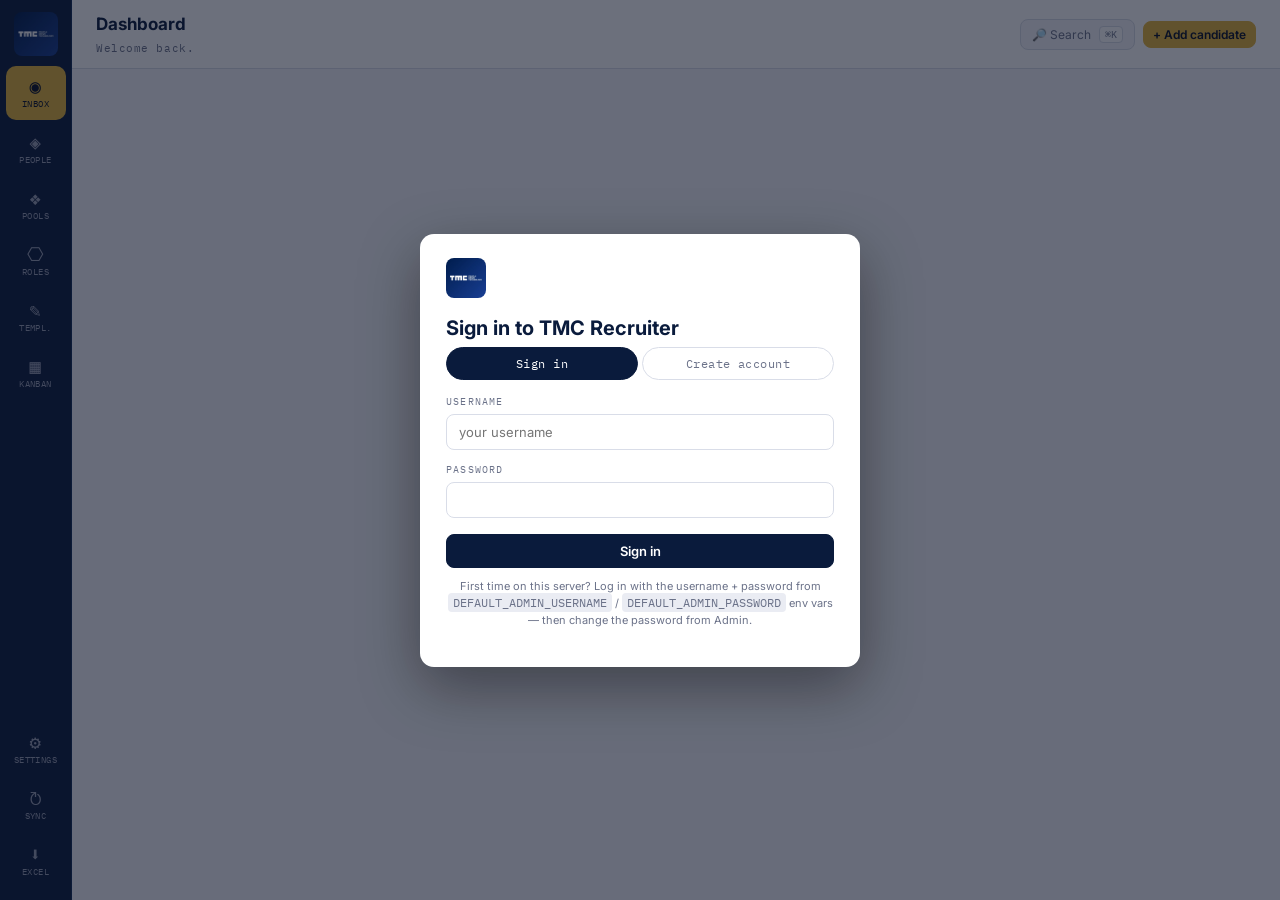
==== commit 2f7620e7: "fix: isolate each migration in its own transaction + drop hardcoded 'Habib' text The init_db() loop " ====
--- a/backend/static/index.html
+++ b/backend/static/index.html
@@ -3,7 +3,7 @@
 <head>
 <meta charset="UTF-8">
 <meta name="viewport" content="width=device-width, initial-scale=1.0">
-<title>TMC · Recruiter Workspace — Habib Touil</title>
+<title>TMC · Recruiter Workspace</title>
 <link rel="icon" href="/tmc_logo.jpg">
 <link rel="preconnect" href="https://fonts.googleapis.com">
 <link rel="preconnect" href="https://fonts.gstatic.com" crossorigin>
@@ -290,10 +290,11 @@
       <div class="topbar-right">
         <button class="search-trigger" id="paletteBtn" title="Global search">🔎 Search <kbd>⌘K</kbd></button>
         <button class="btn btn-gold btn-sm" id="quickAddBtn">+ Add candidate</button>
-        <span class="owner-chip" id="userChip">★ Habib Touil</span>
+        <span class="owner-chip" id="userChip" style="display:none;"></span>
         <button class="btn btn-ghost btn-sm" id="logoutBtn" title="Log out" style="display:none;">⤴</button>
       </div>
     </header>
+    <div id="impersonationBanner" style="display:none;padding:10px 16px;background:#fff7d6;border-bottom:1px solid #f0d77a;font-size:13px;color:#4a3a00;"></div>
     <div class="view" id="view-root"></div>
   </section>
 </div>
@@ -316,7 +317,7 @@
       </div>
       <div class="modal-actions"><button class="btn btn-primary" id="loginBtn" style="width:100%;">Sign in</button></div>
       <p style="font-size:11px;color:var(--mute);text-align:center;margin-top:10px;">
-        First time on this server? Default admin is <code>habib</code> / <code>tmc-admin</code> — change the password from Settings.
+        First time on this server? Log in with the username + password from <code>DEFAULT_ADMIN_USERNAME</code> / <code>DEFAULT_ADMIN_PASSWORD</code> env vars — then change the password from Admin.
       </p>
     </div>
 
@@ -366,7 +367,32 @@
   settings: {},
   users: [],
   candidateFilter: { stage: "", q: "", location: "", skill: "", pool_id: "" },
+  // Admin impersonation: when set, boot() asks the backend to scope Inbox /
+  // People / Stats as if we were user viewAsUserId. Persisted in localStorage
+  // so a refresh doesn't silently drop back to the admin's own view.
+  viewAsUserId: Number(localStorage.getItem("tmc_view_as") || 0) || null,
+  viewAsUser: null,
 };
+
+/* Append ?as_user_id=N when an admin is impersonating. Non-admins ignore this. */
+function asUserQS(prefix = "?") {
+  if (ME && ME.is_admin && STATE.viewAsUserId) {
+    return `${prefix}as_user_id=${STATE.viewAsUserId}`;
+  }
+  return "";
+}
+function setViewAs(userId, userObj) {
+  if (userId) {
+    STATE.viewAsUserId = userId;
+    STATE.viewAsUser = userObj || null;
+    localStorage.setItem("tmc_view_as", String(userId));
+  } else {
+    STATE.viewAsUserId = null;
+    STATE.viewAsUser = null;
+    localStorage.removeItem("tmc_view_as");
+  }
+  boot();
+}
 
 /* ============ Auth + API ============ */
 function showSetup() { document.getElementById("setupModal").style.display = "flex"; }
@@ -551,15 +577,33 @@
     const me = await api("/api/auth/me").catch(() => ({ user: null, all_users: [] }));
     ME = me.user; STATE.users = me.all_users || [];
     if (ME) {
-      document.getElementById("userChip").textContent = "★ " + (ME.display_name || ME.username);
+      const _chip = document.getElementById("userChip");
+      _chip.textContent = "★ " + (ME.display_name || ME.username);
+      _chip.style.display = "inline-flex";
+      _chip.title = `Signed in as @${ME.username}`;
       document.getElementById("logoutBtn").style.display = "inline-flex";
       const navAdmin = document.getElementById("navAdmin");
       if (navAdmin) navAdmin.style.display = (ME.is_admin ? "flex" : "none");
     }
 
+    // Admins impersonating a teammate: tag stats + candidates with ?as_user_id=X.
+    // We drop the flag silently if the user it points to no longer exists.
+    if (STATE.viewAsUserId && ME && ME.is_admin) {
+      STATE.viewAsUser = (STATE.users || []).find(u => u.id === STATE.viewAsUserId) || null;
+      if (!STATE.viewAsUser) {
+        STATE.viewAsUserId = null;
+        localStorage.removeItem("tmc_view_as");
+      }
+    } else if (!ME || !ME.is_admin) {
+      STATE.viewAsUserId = null;
+      STATE.viewAsUser = null;
+      localStorage.removeItem("tmc_view_as");
+    }
+
+    const q = asUserQS("?");
     const [stats, candidates, roles, templates, pools, settings] = await Promise.all([
-      api("/api/stats"),
-      api("/api/candidates"),
+      api("/api/stats" + q),
+      api("/api/candidates" + q),
       api("/api/roles"),
       api("/api/templates"),
       api("/api/pools"),
@@ -569,6 +613,7 @@
     STATE.templates = templates; STATE.pools = pools; STATE.settings = settings;
     STATE.replies = []; STATE.tasks = []; STATE.campaigns = [];
     renderNavBadges();
+    renderImpersonationBanner();
     await renderView();
   } catch (e) {
     console.error(e);
@@ -579,6 +624,25 @@
 function renderNavBadges() {
   const setBadge = (id, n) => { const el = document.getElementById(id); if (!el) return; el.textContent = n; el.style.display = n ? "inline-block" : "none"; };
   setBadge("nav-badge-roles", (STATE.roles || []).filter(r => r.status === "open").length);
+}
+
+function renderImpersonationBanner() {
+  const el = document.getElementById("impersonationBanner");
+  if (!el) return;
+  if (ME && ME.is_admin && STATE.viewAsUserId && STATE.viewAsUser) {
+    const u = STATE.viewAsUser;
+    el.style.display = "block";
+    el.innerHTML = `
+      <strong>Viewing as ${esc(u.display_name || u.username)}</strong>
+      <span style="color:#7a6a1e;">(@${esc(u.username)}) —
+        Inbox, People and Stats are scoped to their data. You are still acting as admin; edits affect real data.</span>
+      <button class="btn btn-ghost btn-sm" id="stopImpersonateBtn" style="margin-left:10px;">Back to admin view</button>
+    `;
+    document.getElementById("stopImpersonateBtn").addEventListener("click", () => setViewAs(null));
+  } else {
+    el.style.display = "none";
+    el.innerHTML = "";
+  }
 }
 
 async function renderView() {
@@ -808,7 +872,7 @@
   };
   return `
     <div class="card" style="background: linear-gradient(135deg, var(--tmc-navy), var(--tmc-navy-3)); color: var(--tmc-white); border: none;">
-      <h2 style="color: var(--tmc-gold);">Welcome, ${esc(ME?.display_name || 'Habib')} — let's set up your workspace</h2>
+      <h2 style="color: var(--tmc-gold);">Welcome, ${esc(ME?.display_name || ME?.username || 'recruiter')} — let's set up your workspace</h2>
       <p style="color: var(--tmc-paper-3);">A few quick steps to unlock the full flow. You can skip any of them.</p>
     </div>
     <div class="onboard-step ${checks.extension ? 'done' : ''}">
@@ -2012,11 +2076,38 @@
         <button class="btn btn-primary" data-save-key="${key}" style="margin-bottom:0;">Save</button>
       </div>`;
   };
+  // Load the caller's personal Apify token separately (we never return the
+  // full token in /api/auth/me for safety — users must explicitly fetch it).
+  let myApify = { set: false };
+  try { myApify = await api("/api/auth/apify_key"); } catch (e) { /* not critical */ }
+
   root.innerHTML = `
+    <div class="card" style="border-color: var(--tmc-gold);">
+      <h2 style="margin-top:0;">Your personal Apify token</h2>
+      <p style="font-size:12px;color:var(--mute);">
+        Enrichment for candidates <em>you</em> own will use this token — usage is billed to your
+        Apify account. Leave empty to fall back to the workspace token (if your admin has set one).
+        Get a token at <a href="https://console.apify.com/account/integrations" target="_blank">console.apify.com</a>.
+        <strong>Default actor:</strong> <code>harvestapi/linkedin-profile-scraper</code>.
+      </p>
+      <div style="display:flex;gap:8px;align-items:center;flex-wrap:wrap;">
+        <input class="input" id="myApifyKey" type="password" placeholder="apify_api_..." value=""
+          style="flex:1;min-width:280px;font-family:monospace;">
+        <span class="chip ${myApify.set ? 'chip-ok' : 'chip-outline'}">${myApify.set ? 'SET' : 'NOT SET'}</span>
+        <button class="btn btn-primary" id="saveMyApifyBtn">Save</button>
+        ${myApify.set ? '<button class="btn btn-ghost" id="clearMyApifyBtn" style="color:#a33;">Clear</button>' : ''}
+      </div>
+    </div>
+
+    ${ME && ME.is_admin ? `
     <div class="card">
-      <h2>Apify — LinkedIn profile enrichment</h2>
-      <p style="font-size:12px;color:var(--mute);">Proxycurl has shut down; we now use an Apify actor. <strong>Default:</strong> <code>harvestapi/linkedin-profile-scraper</code> — works on the free Apify plan via API ($4 / 1k profiles, pay-as-you-go). Get a token at <a href="https://console.apify.com/account/integrations" target="_blank">console.apify.com</a>. If you set a different actor ID that disallows API runs on the free plan (e.g. <code>2SyF0bVxmgGr8IVCZ</code>), enrichment will fail with a clear error — just swap the Actor ID back to <code>harvestapi/linkedin-profile-scraper</code>.</p>
-      ${fieldRow("apify_api_key", "Apify API token", "apify_api_...")}
+      <h2>Workspace Apify fallback <span class="chip chip-gold" style="margin-left:6px;">admin</span></h2>
+      <p style="font-size:12px;color:var(--mute);">
+        Fallback token used when a user hasn't set their own. You can also set a per-user token on the Admin tab.
+        If you set a different actor ID that disallows API runs on the free plan (e.g. <code>2SyF0bVxmgGr8IVCZ</code>),
+        enrichment will fail with a clear error — just swap back to <code>harvestapi/linkedin-profile-scraper</code>.
+      </p>
+      ${fieldRow("apify_api_key", "Workspace Apify API token", "apify_api_...")}
       ${fieldRow("apify_actor_id", "Actor ID (override)", "harvestapi/linkedin-profile-scraper", "text")}
       <div style="margin-top:10px;display:flex;gap:8px;flex-wrap:wrap;align-items:center;">
         <input class="input" id="apifyTestUrl" placeholder="https://www.linkedin.com/in/williamhgates/" style="max-width:380px;">
@@ -2024,6 +2115,7 @@
       </div>
       <div id="apifyTestOut" style="margin-top:8px;font-size:12px;"></div>
     </div>
+    ` : ''}
     <div class="card" style="border-color: var(--tmc-gold);">
       <h2 style="margin-top:0;">🔑 Chrome Extension — your personal key</h2>
       <p style="font-size:13px;">
@@ -2088,6 +2180,27 @@
     if (!val) return toast("Empty value", true);
     try { await api("/api/settings", { method: "POST", body: JSON.stringify({ key, value: val }) }); toast("Saved"); await boot(); } catch (e) { toast("Failed: " + e.message, true); }
   }));
+
+  // Personal Apify token: per-user, overrides the workspace key for your own candidates.
+  const saveApifyBtn = document.getElementById("saveMyApifyBtn");
+  if (saveApifyBtn) saveApifyBtn.addEventListener("click", async () => {
+    const val = document.getElementById("myApifyKey").value.trim();
+    if (!val) return toast("Paste your apify_api_… token first", true);
+    try {
+      await api("/api/auth/apify_key", { method: "POST", body: JSON.stringify({ apify_api_key: val }) });
+      toast("Personal Apify key saved");
+      await renderSettingsView(root);
+    } catch (e) { toast("Failed: " + e.message, true); }
+  });
+  const clearApifyBtn = document.getElementById("clearMyApifyBtn");
+  if (clearApifyBtn) clearApifyBtn.addEventListener("click", async () => {
+    if (!confirm("Clear your personal Apify key? You'll fall back to the workspace key (if set).")) return;
+    try {
+      await api("/api/auth/apify_key", { method: "POST", body: JSON.stringify({ apify_api_key: "" }) });
+      toast("Personal Apify key cleared");
+      await renderSettingsView(root);
+    } catch (e) { toast("Failed: " + e.message, true); }
+  });
   const add = document.getElementById("addUserBtn");
   if (add) add.addEventListener("click", () => openAddUserModal());
 
@@ -2231,6 +2344,11 @@
                 ? '<span class="chip chip-ok">active</span>'
                 : '<span class="chip chip-warn">pending</span>'}</td>
               <td style="white-space:nowrap;">
+                ${u.id !== (ME && ME.id)
+                  ? `<button class="btn btn-navy btn-sm" data-act="viewas" data-id="${u.id}" title="Open Inbox / People / Stats filtered to this user">View inbox</button>`
+                  : ''}
+                <button class="btn btn-ghost btn-sm" data-act="showkey" data-id="${u.id}" title="Reveal this user's Chrome-extension key">Show key</button>
+                <button class="btn btn-ghost btn-sm" data-act="apifykey" data-id="${u.id}" title="Set this user's personal Apify token (falls back to the workspace one when empty)">Apify ${u.apify_key_set ? '✓' : '—'}</button>
                 ${u.is_active
                   ? `<button class="btn btn-ghost btn-sm" data-act="deactivate" data-id="${u.id}">Suspend</button>`
                   : `<button class="btn btn-gold btn-sm" data-act="activate" data-id="${u.id}">Approve</button>`}
@@ -2238,6 +2356,9 @@
                   ? `<button class="btn btn-ghost btn-sm" data-act="demote" data-id="${u.id}">Demote</button>`
                   : `<button class="btn btn-ghost btn-sm" data-act="promote" data-id="${u.id}">Make admin</button>`}
                 <button class="btn btn-ghost btn-sm" data-act="reset" data-id="${u.id}">Reset pw</button>
+                ${u.id !== (ME && ME.id)
+                  ? `<button class="btn btn-ghost btn-sm" data-act="delete" data-id="${u.id}" style="color:#a33;" title="Permanently delete this user">Delete</button>`
+                  : ''}
               </td>
             </tr>
           `).join("")}
@@ -2258,6 +2379,107 @@
 
   document.querySelectorAll("[data-act]").forEach(btn => btn.addEventListener("click", async () => {
     const id = btn.dataset.id, act = btn.dataset.act;
+
+    // Enter impersonation mode: switch to Inbox scoped to this user.
+    if (act === "viewas") {
+      const u = users.find(x => x.id === Number(id));
+      if (!u) return toast("User not found", true);
+      setViewAs(Number(id), u);
+      switchView("dashboard");
+      return;
+    }
+
+    // Set / clear a user's personal Apify token.
+    if (act === "apifykey") {
+      const u = users.find(x => x.id === Number(id));
+      const cur = u && u.apify_key_set ? "(a key is already set — leave empty and Save to keep it)" : "(no key set yet)";
+      showModal(`
+        <h2 style="margin-top:0;">Apify key for ${esc(u ? (u.display_name || u.username) : id)}</h2>
+        <p style="font-size:12px;color:var(--mute);">
+          Paste <strong>${esc(u ? u.username : '')}'s</strong> personal Apify API token here. Enrichment for their
+          candidates will then be billed to their Apify account. Clear the field and save to remove their personal
+          key (they'll fall back to the workspace-wide key, if any). ${esc(cur)}
+        </p>
+        <input class="input" id="apifyKeyInput" placeholder="apify_api_..." style="font-family:monospace;font-size:12px;" value="">
+        <div style="display:flex;gap:8px;margin-top:10px;justify-content:flex-end;">
+          <button class="btn btn-ghost btn-sm" id="apifyClearBtn" style="color:#a33;">Clear key</button>
+          <button class="btn btn-ghost btn-sm" id="apifyCancelBtn">Cancel</button>
+          <button class="btn btn-navy btn-sm" id="apifySaveBtn">Save</button>
+        </div>
+      `);
+      document.getElementById("apifyCancelBtn").addEventListener("click", hideModal);
+      document.getElementById("apifyClearBtn").addEventListener("click", async () => {
+        if (!confirm("Remove this user's personal Apify key?")) return;
+        try {
+          await api(`/api/admin/users/${id}`, { method: "PATCH", body: JSON.stringify({ apify_api_key: "" }) });
+          toast("Apify key cleared");
+          hideModal(); renderAdminView(root);
+        } catch (e) { toast("Failed: " + e.message, true); }
+      });
+      document.getElementById("apifySaveBtn").addEventListener("click", async () => {
+        const val = document.getElementById("apifyKeyInput").value.trim();
+        if (!val) return toast("Paste a key or use Clear key", true);
+        try {
+          await api(`/api/admin/users/${id}`, { method: "PATCH", body: JSON.stringify({ apify_api_key: val }) });
+          toast("Apify key saved for this user");
+          hideModal(); renderAdminView(root);
+        } catch (e) { toast("Failed: " + e.message, true); }
+      });
+      return;
+    }
+
+    // Hard-delete a user. The backend enforces: not self, not last admin.
+    if (act === "delete") {
+      const u = users.find(x => x.id === Number(id));
+      const name = u ? (u.display_name || u.username) : `user ${id}`;
+      const msg = `Permanently delete ${name}?\n\n` +
+                  `Their candidates and conversations will be KEPT (but un-owned — only admins will see them). ` +
+                  `Type the username to confirm.`;
+      const typed = prompt(msg + "\n\nUsername:");
+      if (!typed) return;
+      if (u && typed.trim() !== u.username) {
+        toast("Username didn't match — nothing deleted.", true);
+        return;
+      }
+      try {
+        await api(`/api/admin/users/${id}`, { method: "DELETE" });
+        toast(name + " deleted");
+        renderAdminView(root);
+      } catch (e) { toast("Failed: " + e.message, true); }
+      return;
+    }
+
+    // Reveal a user's personal extension key so the admin can share it.
+    if (act === "showkey") {
+      try {
+        const r = await api(`/api/admin/users/${id}/api_key`);
+        showModal(`
+          <h2 style="margin-top:0;">Extension key for ${esc(r.username)}</h2>
+          <p style="font-size:12px;color:var(--mute);">This is the user's personal Chrome-extension key. Paste it into the extension popup under <strong>API key</strong>. The global <code>CRM_API_KEY</code> will NOT work for the extension.</p>
+          <input class="input" readonly value="${esc(r.api_key)}" id="revealKeyInput" style="font-family:monospace;font-size:12px;">
+          <div style="display:flex;gap:8px;margin-top:10px;justify-content:flex-end;">
+            <button class="btn btn-ghost btn-sm" id="revealCopyBtn">Copy</button>
+            <button class="btn btn-ghost btn-sm" id="revealRotateBtn" style="color:#a33;">Rotate key</button>
+            <button class="btn btn-navy btn-sm" id="revealCloseBtn">Close</button>
+          </div>
+        `);
+        document.getElementById("revealCopyBtn").addEventListener("click", async () => {
+          await navigator.clipboard.writeText(r.api_key);
+          toast("Key copied to clipboard");
+        });
+        document.getElementById("revealCloseBtn").addEventListener("click", hideModal);
+        document.getElementById("revealRotateBtn").addEventListener("click", async () => {
+          if (!confirm("Rotate this user's key? Their extension will stop working until they paste the new one.")) return;
+          try {
+            const nw = await api(`/api/admin/users/${id}/api_key/rotate`, { method: "POST" });
+            document.getElementById("revealKeyInput").value = nw.api_key;
+            toast("Key rotated — send the new one to the user.");
+          } catch (e) { toast("Rotate failed: " + e.message, true); }
+        });
+      } catch (e) { toast("Failed: " + e.message, true); }
+      return;
+    }
+
     const body = {};
     if (act === "activate")   body.is_active = true;
     if (act === "deactivate") body.is_active = false;
